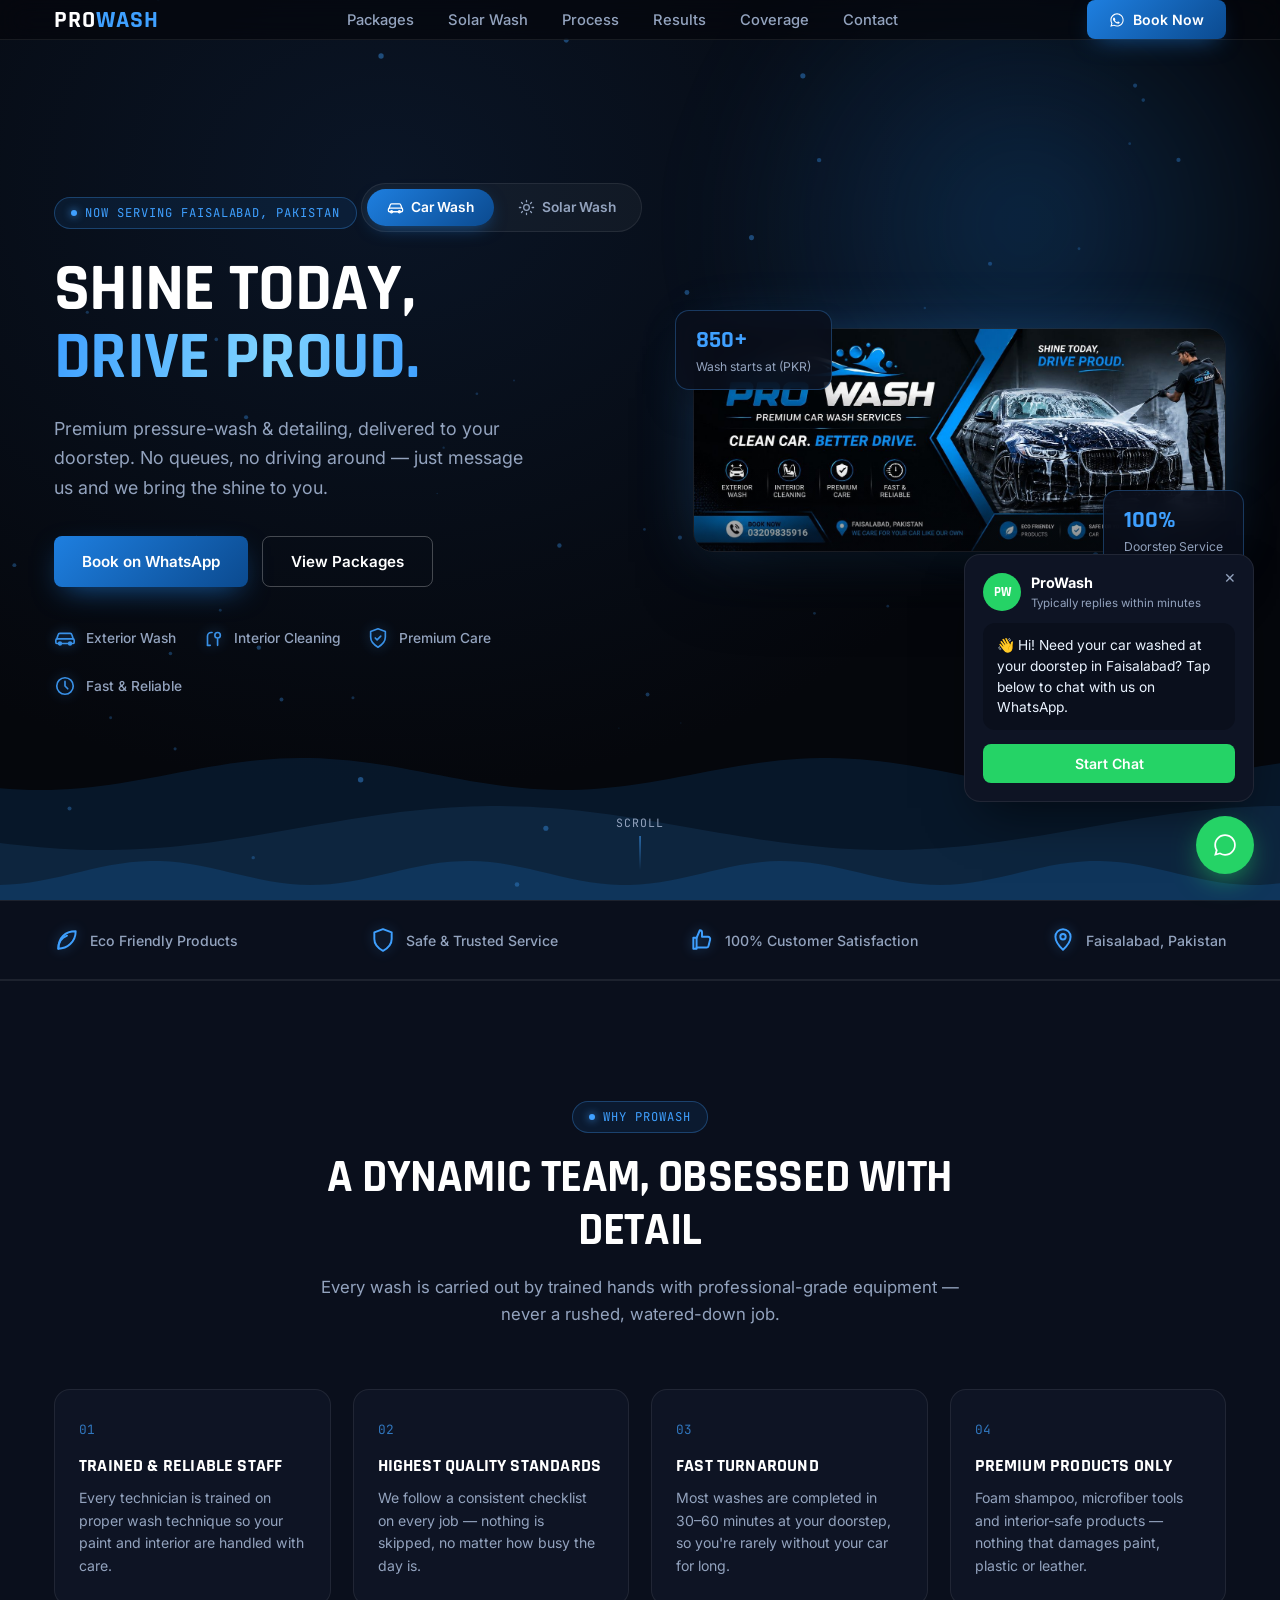
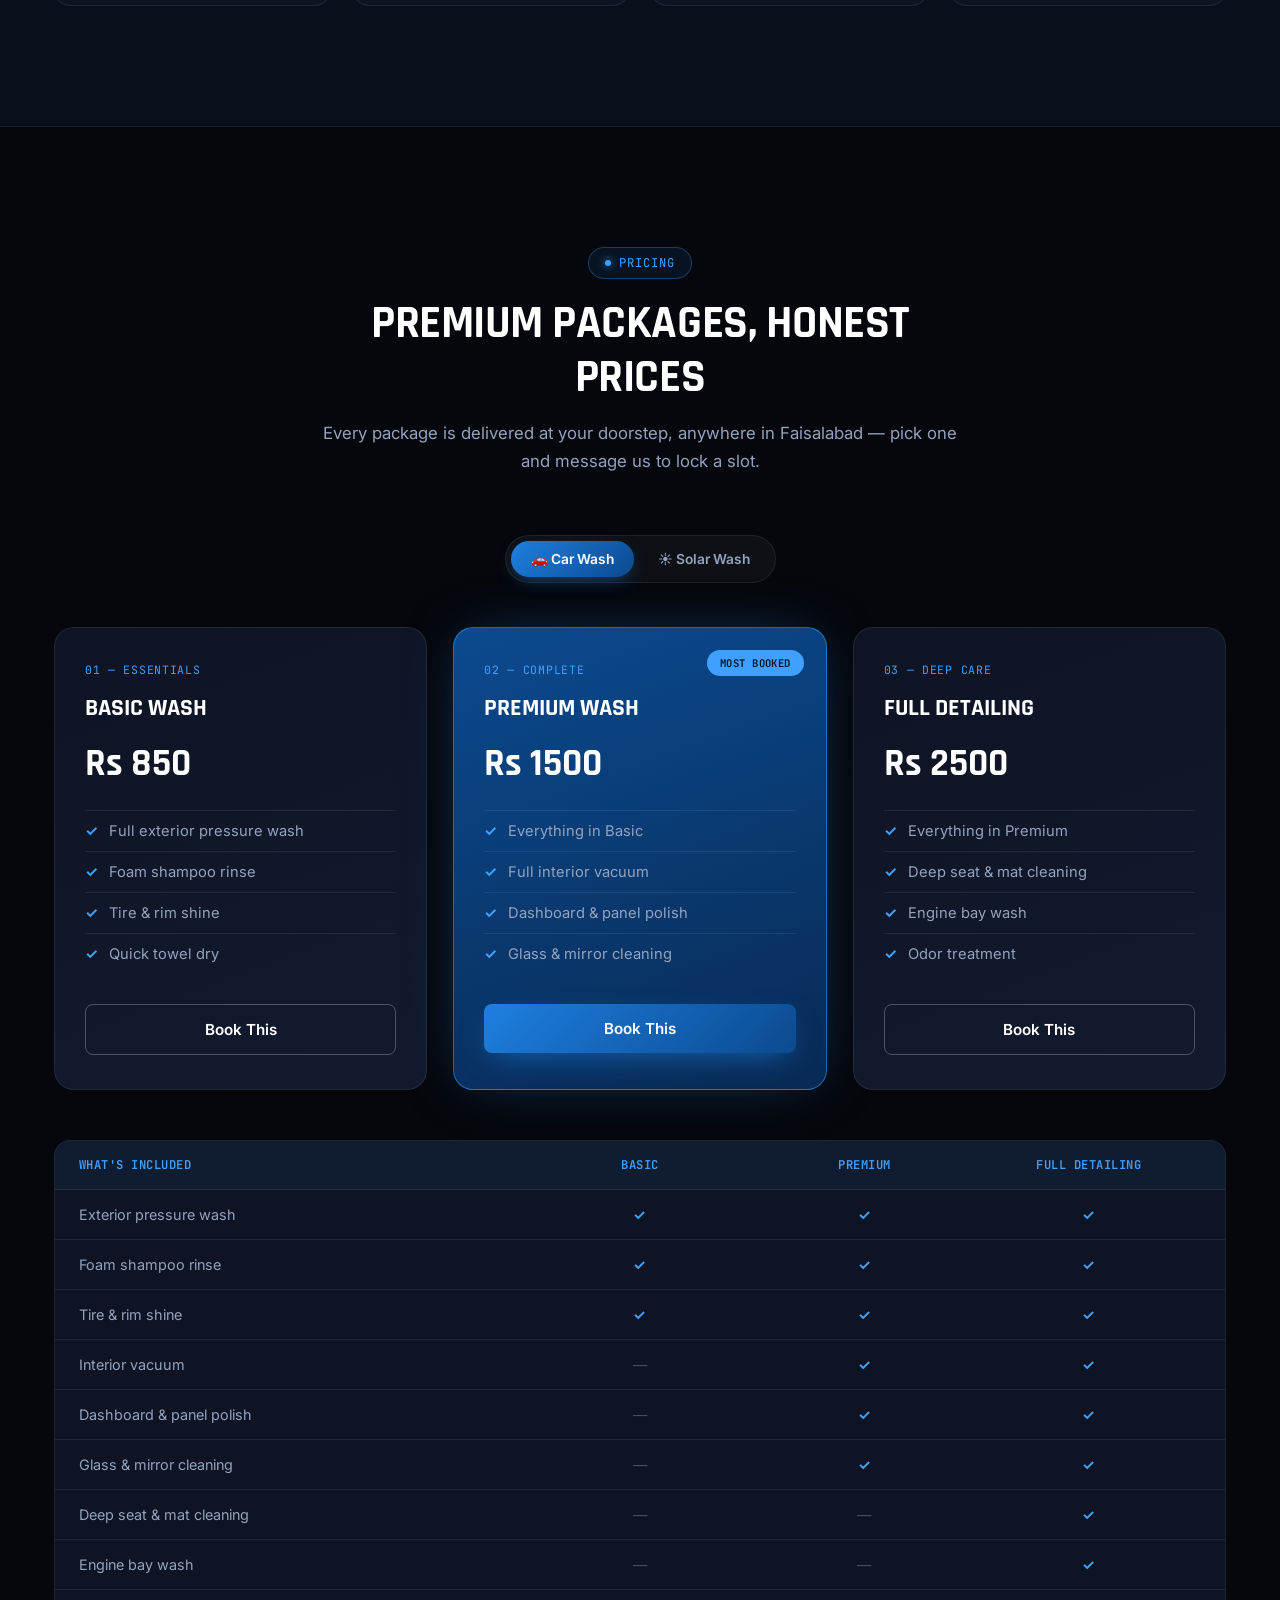
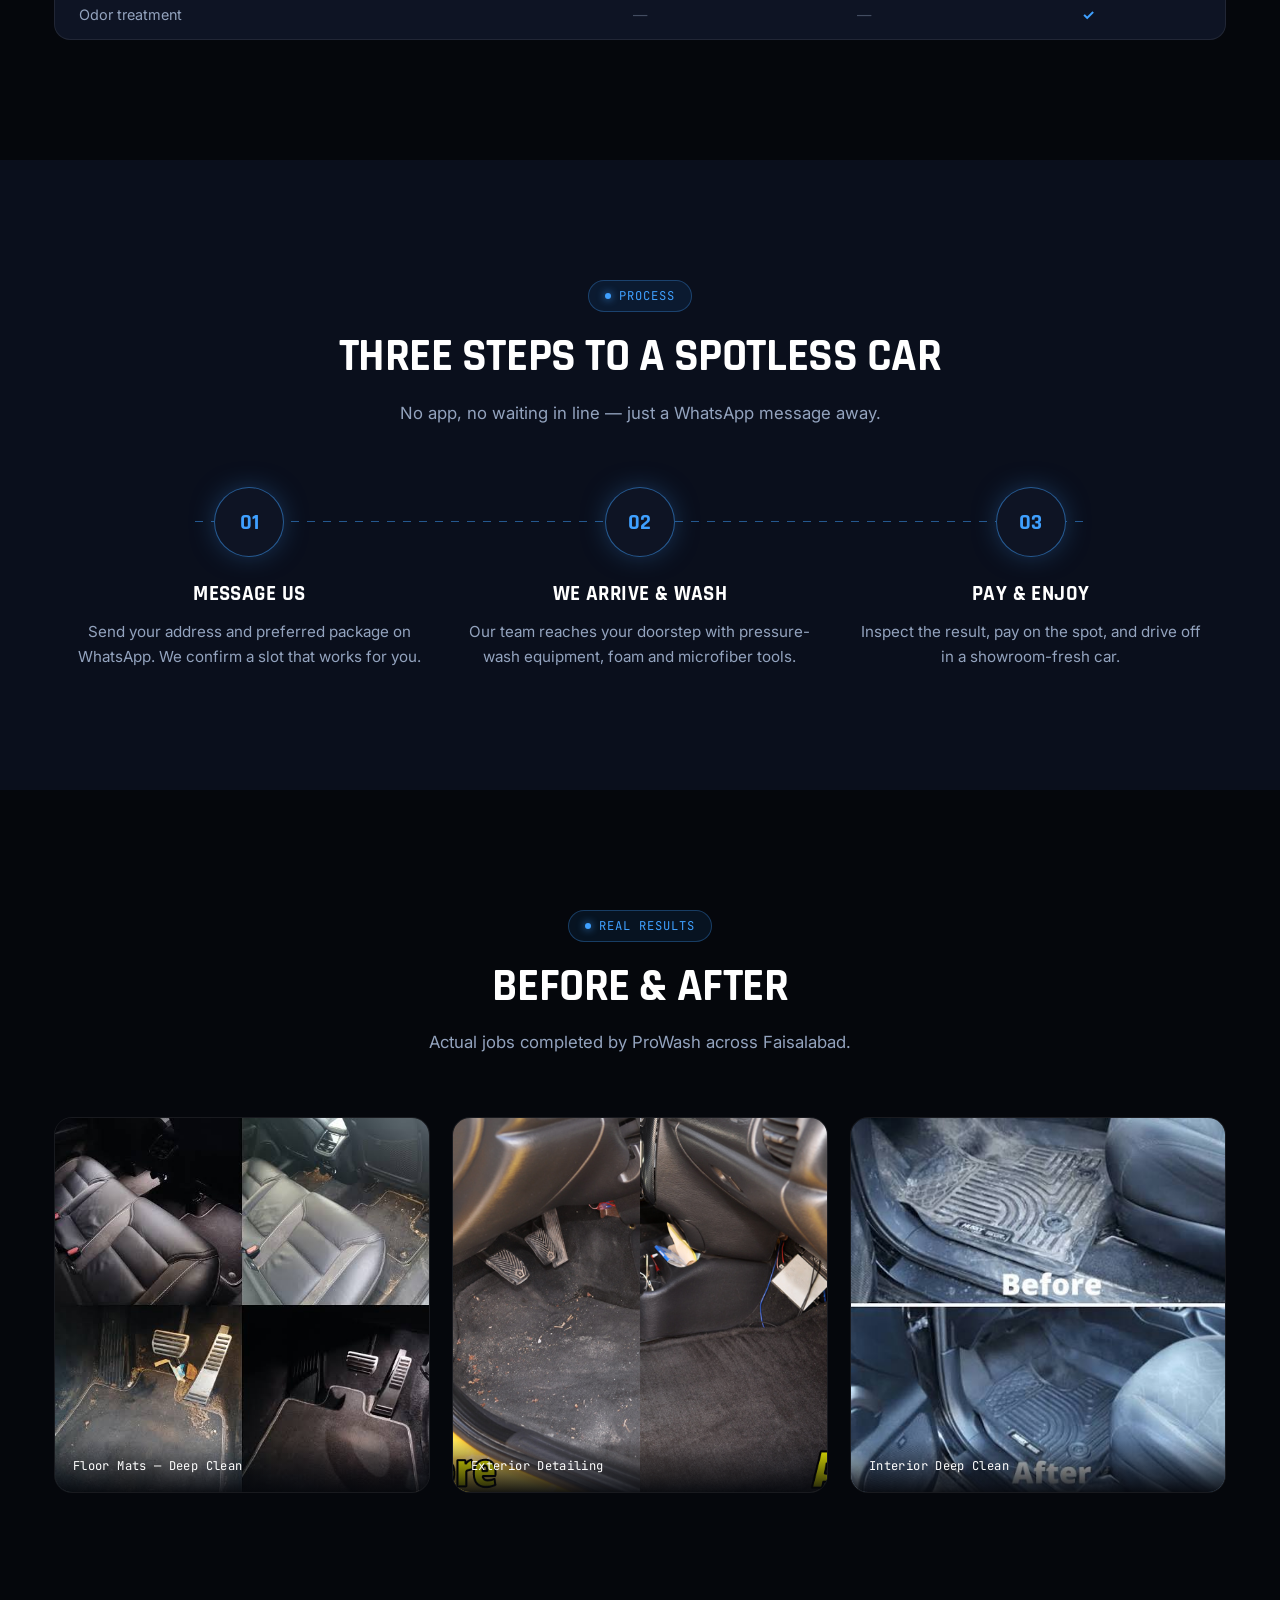
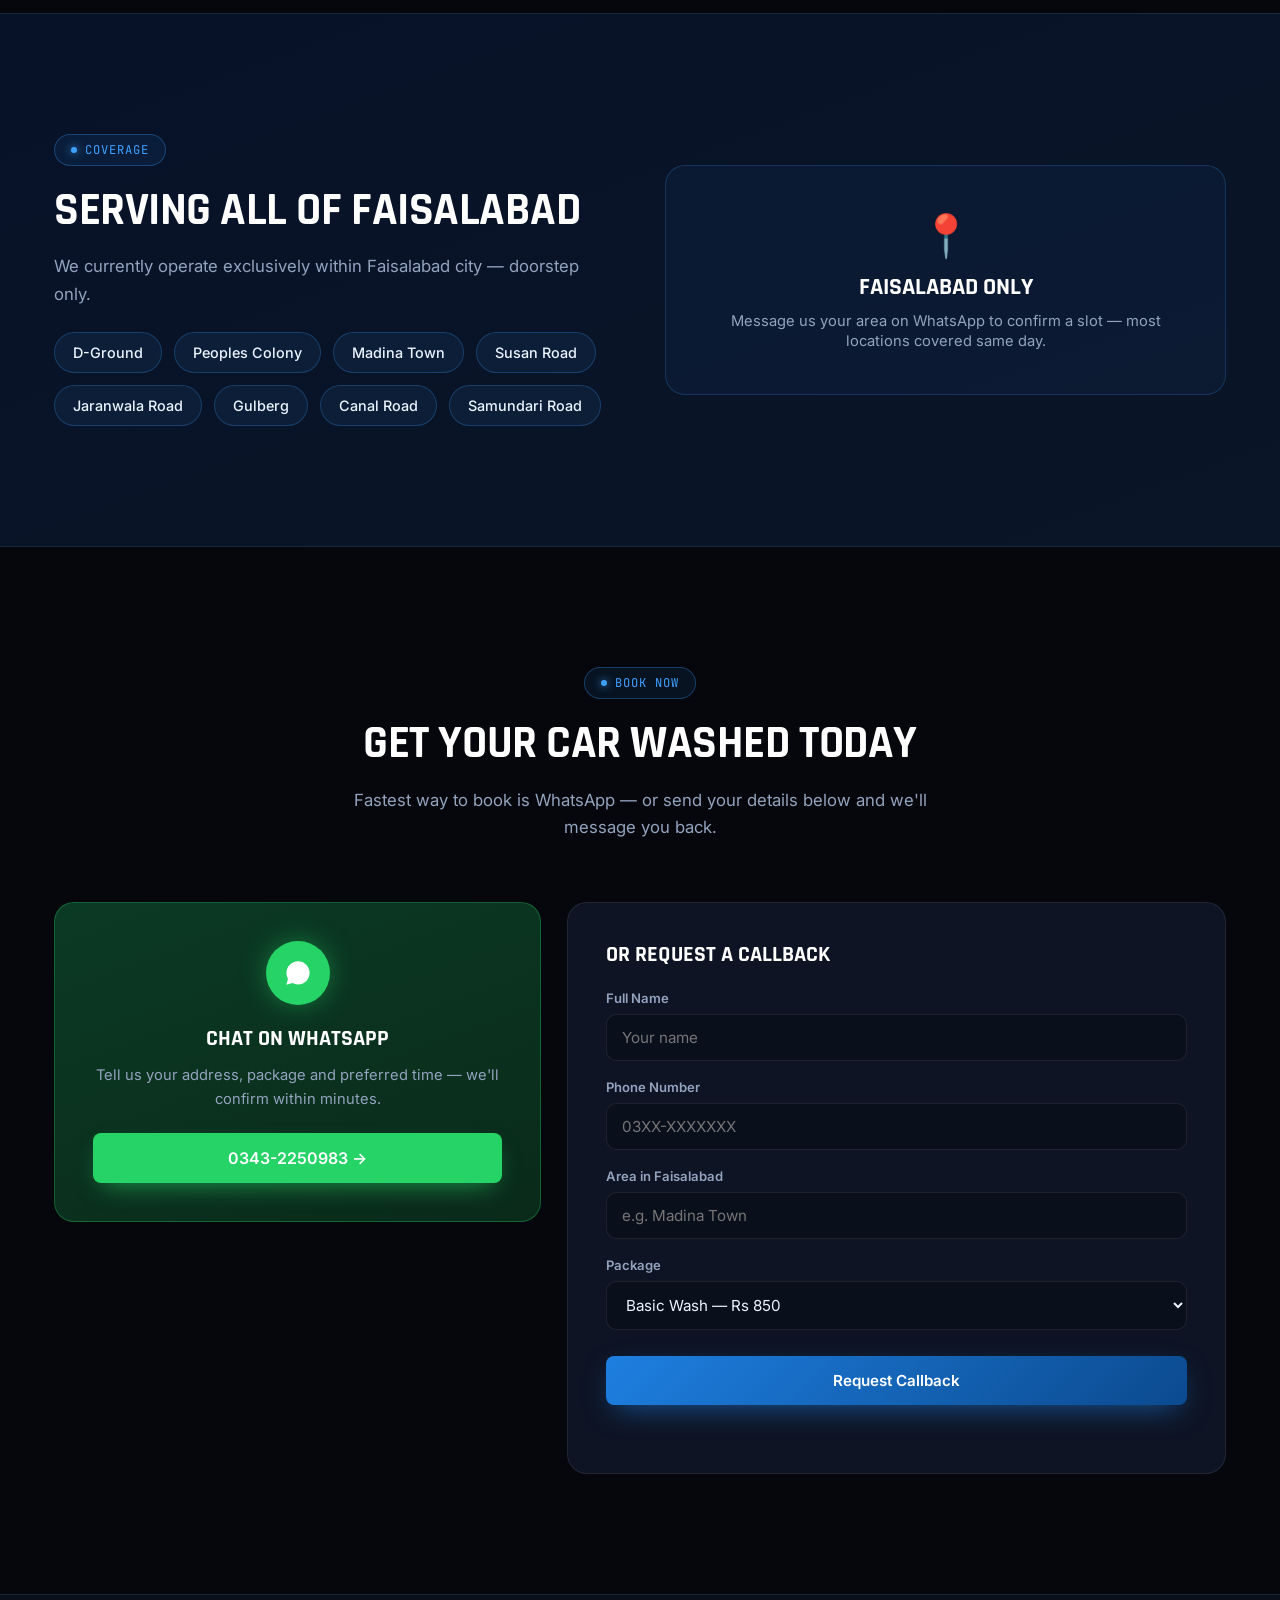
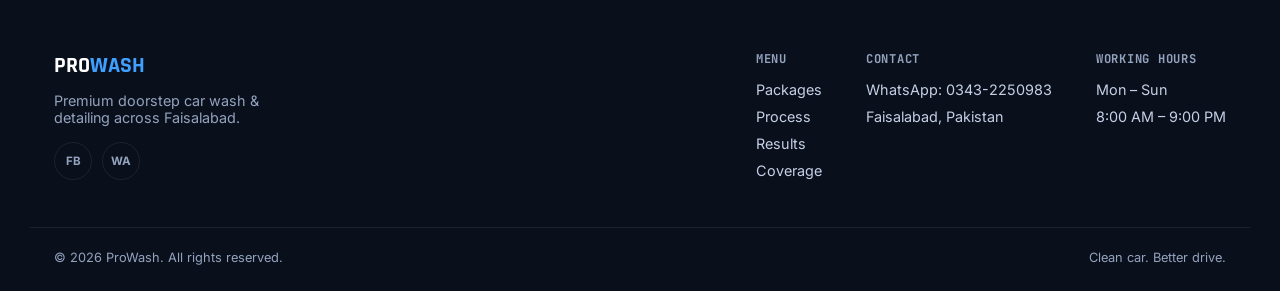
==== index.html @ 329c8665 "Add files via upload" ====
<!DOCTYPE html>
<html lang="en">
<head>
<meta charset="UTF-8">
<meta name="viewport" content="width=device-width, initial-scale=1.0">
<title>ProWash — Premium Doorstep Car Wash | Faisalabad</title>
<meta name="description" content="ProWash brings premium car wash & detailing to your doorstep anywhere in Faisalabad. Exterior wash, interior detailing, full valeting — book on WhatsApp.">
<link rel="icon" href="assets/images/favicon.png">
<link rel="preconnect" href="https://fonts.googleapis.com">
<link rel="preconnect" href="https://fonts.gstatic.com" crossorigin>
<link href="https://fonts.googleapis.com/css2?family=Rajdhani:wght@500;600;700&family=Inter:wght@400;500;600;700&family=JetBrains+Mono:wght@400;500;600&display=swap" rel="stylesheet">
<link rel="preload" as="image" href="assets/images/banner.jpg">
<link rel="stylesheet" href="css/style.css">
</head>
<body>

<div class="loader" id="loader"><div class="loader-car">PRO<span>WASH</span></div></div>

<header id="header">
  <nav class="wrap">
    <a href="#top" class="logo">PRO<span>WASH</span></a>
    <div class="nav-links">
      <a href="#services" data-goto-service="car">Packages</a>
      <a href="#services" data-goto-service="solar">Solar Wash</a>
      <a href="#how">Process</a>
      <a href="#gallery">Results</a>
      <a href="#area">Coverage</a>
      <a href="#book">Contact</a>
    </div>
    <a class="nav-cta" href="https://wa.me/923432250983?text=Hi%20ProWash%2C%20I%27d%20like%20to%20book%20a%20car%20wash" target="_blank" rel="noopener">
      <svg width="16" height="16" viewBox="0 0 24 24" fill="currentColor"><path d="M12.04 2c-5.46 0-9.91 4.45-9.91 9.91 0 1.75.46 3.45 1.32 4.95L2 22l5.25-1.38a9.9 9.9 0 0 0 4.79 1.22h.01c5.46 0 9.9-4.45 9.9-9.91 0-2.65-1.03-5.14-2.9-7.01A9.82 9.82 0 0 0 12.04 2m0 1.67c2.24 0 4.35.87 5.93 2.46a8.23 8.23 0 0 1 2.43 5.87c0 4.59-3.74 8.32-8.35 8.32a8.3 8.3 0 0 1-4.23-1.15l-.3-.18-3.12.82.83-3.04-.2-.31a8.23 8.23 0 0 1-1.28-4.43c0-4.59 3.74-8.36 8.29-8.36m-4.6 4.76c-.16 0-.42.06-.64.31-.22.24-.85.83-.85 2.02s.87 2.34.99 2.5c.12.16 1.7 2.72 4.2 3.71 2.08.83 2.5.66 2.95.62.45-.04 1.46-.6 1.66-1.17.2-.58.2-1.08.14-1.18-.06-.1-.22-.16-.45-.28-.24-.12-1.4-.7-1.61-.78-.22-.08-.38-.12-.53.12-.16.24-.61.78-.75.94-.14.16-.27.18-.51.06-.24-.12-1.02-.38-1.94-1.2-.72-.64-1.2-1.44-1.35-1.68-.14-.24-.02-.37.1-.49.12-.12.24-.28.36-.42.12-.14.16-.24.24-.4.08-.16.04-.31-.02-.43-.06-.12-.53-1.3-.74-1.78-.19-.46-.39-.4-.53-.4h-.02"/></svg>
      Book Now
    </a>
    <button class="burger" id="burger" aria-label="Menu">☰</button>
  </nav>
  <div class="mobile-menu" id="mobileMenu">
    <a href="#services" data-goto-service="car">Packages</a>
    <a href="#services" data-goto-service="solar">Solar Wash</a>
    <a href="#how">Process</a>
    <a href="#gallery">Results</a>
    <a href="#area">Coverage</a>
    <a href="#book">Contact</a>
  </div>
</header>

<main id="top">

  <!-- HERO -->
  <section class="hero">
    <canvas id="hero-canvas"></canvas>
    <div class="hero-glow"></div>
    <div class="hero-inner wrap">
      <div class="hero-copy">
        <div class="eyebrow reveal"><span class="dot"></span> Now serving Faisalabad, Pakistan</div>

        <div class="service-switch reveal" role="tablist" aria-label="Choose a service">
          <button class="switch-btn active" data-service="car" role="tab" aria-selected="true">
            <svg width="17" height="17" viewBox="0 0 24 24" fill="none" stroke="currentColor" stroke-width="1.8" stroke-linecap="round" stroke-linejoin="round"><path d="M3 13l1.5-4.5A2 2 0 0 1 6.4 7h11.2a2 2 0 0 1 1.9 1.5L21 13"/><rect x="2" y="13" width="20" height="5" rx="1.5"/><circle cx="6.5" cy="18" r="1.5"/><circle cx="17.5" cy="18" r="1.5"/></svg>
            Car Wash
          </button>
          <button class="switch-btn" data-service="solar" role="tab" aria-selected="false">
            <svg width="17" height="17" viewBox="0 0 24 24" fill="none" stroke="currentColor" stroke-width="1.8" stroke-linecap="round" stroke-linejoin="round"><circle cx="12" cy="12" r="4"/><path d="M12 2v2M12 20v2M4.9 4.9l1.4 1.4M17.7 17.7l1.4 1.4M2 12h2M20 12h2M4.9 19.1l1.4-1.4M17.7 6.3l1.4-1.4"/></svg>
            Solar Wash
          </button>
        </div>

        <div class="service-panel active" data-service="car">
          <h1 class="reveal">Shine today,<br><span class="grad-text">drive proud.</span></h1>
          <p class="lead reveal">Premium pressure-wash &amp; detailing, delivered to your doorstep. No queues, no driving around — just message us and we bring the shine to you.</p>
          <div class="hero-ctas reveal">
            <a class="btn btn-primary" href="https://wa.me/923432250983?text=Hi%20ProWash%2C%20I%27d%20like%20to%20book%20a%20car%20wash" target="_blank" rel="noopener">Book on WhatsApp</a>
            <a class="btn btn-ghost" href="#services">View Packages</a>
          </div>
          <div class="hero-features reveal">
            <div class="hf"><img src="assets/images/icon-exterior.svg" alt="" width="22" height="22" loading="lazy"><span>Exterior Wash</span></div>
            <div class="hf"><img src="assets/images/icon-interior.svg" alt="" width="22" height="22" loading="lazy"><span>Interior Cleaning</span></div>
            <div class="hf"><img src="assets/images/icon-shield.svg" alt="" width="22" height="22" loading="lazy"><span>Premium Care</span></div>
            <div class="hf"><img src="assets/images/icon-fast.svg" alt="" width="22" height="22" loading="lazy"><span>Fast &amp; Reliable</span></div>
          </div>
        </div>

        <div class="service-panel" data-service="solar">
          <h1 class="reveal">Clean today,<br><span class="grad-text">more power tomorrow.</span></h1>
          <p class="lead reveal">Professional solar panel washing at your rooftop. Dust and grime quietly cut your panel output — regular cleaning keeps your system running at full efficiency.</p>
          <div class="hero-ctas reveal">
            <a class="btn btn-primary" href="https://wa.me/923432250983?text=Hi%20ProWash%2C%20I%27d%20like%20to%20book%20a%20Solar%20Panel%20Wash" target="_blank" rel="noopener">Book on WhatsApp</a>
            <a class="btn btn-ghost" href="#services">View Pricing</a>
          </div>
          <div class="hero-features reveal">
            <div class="hf"><img src="assets/images/icon-fast.svg" alt="" width="22" height="22" loading="lazy"><span>Improves Energy Output</span></div>
            <div class="hf"><img src="assets/images/icon-interior.svg" alt="" width="22" height="22" loading="lazy"><span>Saves Water &amp; Energy</span></div>
            <div class="hf"><img src="assets/images/icon-shield.svg" alt="" width="22" height="22" loading="lazy"><span>Extends Panel Life</span></div>
            <div class="hf"><img src="assets/images/icon-exterior.svg" alt="" width="22" height="22" loading="lazy"><span>Eco-Safe Cleaning</span></div>
          </div>
        </div>
      </div>

      <div class="hero-visual reveal">
        <div class="service-panel active" data-service="car">
          <div class="img-frame">
            <img src="assets/images/banner.jpg" alt="ProWash technician foam-washing a car in Faisalabad" width="1400" height="583" loading="eager" fetchpriority="high" class="fade-img">
          </div>
          <div class="float-card fc1">
            <b>850+</b><span>Wash starts at (PKR)</span>
          </div>
          <div class="float-card fc2">
            <b>100%</b><span>Doorstep Service</span>
          </div>
        </div>
        <div class="service-panel" data-service="solar">
          <div class="img-frame">
            <img src="assets/images/solar-hero.jpg" alt="ProWash technician cleaning solar panels in Faisalabad" width="614" height="640" loading="lazy" class="fade-img">
          </div>
          <div class="float-card fc1">
            <b>Rs 2000</b><span>Up to 10 panels</span>
          </div>
          <div class="float-card fc2">
            <b>☀️ Eco</b><span>Friendly Service</span>
          </div>
        </div>
      </div>
    </div>
    <div class="scroll-cue"><span>SCROLL</span><span class="line"></span></div>
  </section>

  <!-- TRUST STRIP -->
  <section class="trust-strip">
    <div class="wrap trust-grid">
      <div class="trust-item reveal"><img src="assets/images/icon-leaf.svg" alt="" width="26" height="26" loading="lazy"><span>Eco Friendly Products</span></div>
      <div class="trust-item reveal"><img src="assets/images/icon-shield2.svg" alt="" width="26" height="26" loading="lazy"><span>Safe &amp; Trusted Service</span></div>
      <div class="trust-item reveal"><img src="assets/images/icon-thumb.svg" alt="" width="26" height="26" loading="lazy"><span>100% Customer Satisfaction</span></div>
      <div class="trust-item reveal"><img src="assets/images/icon-pin.svg" alt="" width="26" height="26" loading="lazy"><span>Faisalabad, Pakistan</span></div>
    </div>
  </section>

  <!-- WHY CHOOSE US -->
  <section class="why">
    <div class="wrap">
      <div class="section-head reveal">
        <div class="eyebrow"><span class="dot"></span> Why ProWash</div>
        <h2>A dynamic team, obsessed with detail</h2>
        <p>Every wash is carried out by trained hands with professional-grade equipment — never a rushed, watered-down job.</p>
      </div>
      <div class="why-grid reveal">
        <div class="why-card reveal">
          <span class="why-num">01</span>
          <h3>Trained &amp; Reliable Staff</h3>
          <p>Every technician is trained on proper wash technique so your paint and interior are handled with care.</p>
        </div>
        <div class="why-card reveal">
          <span class="why-num">02</span>
          <h3>Highest Quality Standards</h3>
          <p>We follow a consistent checklist on every job — nothing is skipped, no matter how busy the day is.</p>
        </div>
        <div class="why-card reveal">
          <span class="why-num">03</span>
          <h3>Fast Turnaround</h3>
          <p>Most washes are completed in 30–60 minutes at your doorstep, so you're rarely without your car for long.</p>
        </div>
        <div class="why-card reveal">
          <span class="why-num">04</span>
          <h3>Premium Products Only</h3>
          <p>Foam shampoo, microfiber tools and interior-safe products — nothing that damages paint, plastic or leather.</p>
        </div>
      </div>
    </div>
  </section>

  <!-- SERVICES -->
  <section class="services" id="services">
    <div class="wrap">
      <div class="section-head reveal">
        <div class="eyebrow"><span class="dot"></span> Pricing</div>
        <h2>Premium packages, honest prices</h2>
        <p>Every package is delivered at your doorstep, anywhere in Faisalabad — pick one and message us to lock a slot.</p>
      </div>

      <div class="service-switch center reveal" role="tablist" aria-label="Choose a service">
        <button class="switch-btn active" data-service="car" role="tab" aria-selected="true">🚗 Car Wash</button>
        <button class="switch-btn" data-service="solar" role="tab" aria-selected="false">☀️ Solar Wash</button>
      </div>

      <div class="service-panel active" data-service="car">
        <div class="cards3 reveal">
          <div class="pcard reveal">
            <span class="ptag">01 — Essentials</span>
            <div class="pname">Basic Wash</div>
            <div class="price">Rs 850</div>
            <ul>
              <li>Full exterior pressure wash</li>
              <li>Foam shampoo rinse</li>
              <li>Tire &amp; rim shine</li>
              <li>Quick towel dry</li>
            </ul>
            <a class="btn btn-ghost" href="https://wa.me/923432250983?text=Hi%2C%20I%27d%20like%20to%20book%20the%20Basic%20Wash%20(Rs%20850)" target="_blank" rel="noopener">Book This</a>
          </div>
          <div class="pcard featured reveal">
            <span class="badge">Most Booked</span>
            <span class="ptag">02 — Complete</span>
            <div class="pname">Premium Wash</div>
            <div class="price">Rs 1500</div>
            <ul>
              <li>Everything in Basic</li>
              <li>Full interior vacuum</li>
              <li>Dashboard &amp; panel polish</li>
              <li>Glass &amp; mirror cleaning</li>
            </ul>
            <a class="btn btn-primary" href="https://wa.me/923432250983?text=Hi%2C%20I%27d%20like%20to%20book%20the%20Premium%20Wash%20(Rs%201500)" target="_blank" rel="noopener">Book This</a>
          </div>
          <div class="pcard reveal">
            <span class="ptag">03 — Deep Care</span>
            <div class="pname">Full Detailing</div>
            <div class="price">Rs 2500</div>
            <ul>
              <li>Everything in Premium</li>
              <li>Deep seat &amp; mat cleaning</li>
              <li>Engine bay wash</li>
              <li>Odor treatment</li>
            </ul>
            <a class="btn btn-ghost" href="https://wa.me/923432250983?text=Hi%2C%20I%27d%20like%20to%20book%20the%20Full%20Detailing%20(Rs%202500)" target="_blank" rel="noopener">Book This</a>
          </div>
        </div>

        <div class="service-table reveal">
          <div class="st-row st-head">
            <span>What's Included</span>
            <span>Basic</span>
            <span>Premium</span>
            <span>Full Detailing</span>
          </div>
          <div class="st-row"><span>Exterior pressure wash</span><span class="yes">✓</span><span class="yes">✓</span><span class="yes">✓</span></div>
          <div class="st-row"><span>Foam shampoo rinse</span><span class="yes">✓</span><span class="yes">✓</span><span class="yes">✓</span></div>
          <div class="st-row"><span>Tire &amp; rim shine</span><span class="yes">✓</span><span class="yes">✓</span><span class="yes">✓</span></div>
          <div class="st-row"><span>Interior vacuum</span><span class="no">—</span><span class="yes">✓</span><span class="yes">✓</span></div>
          <div class="st-row"><span>Dashboard &amp; panel polish</span><span class="no">—</span><span class="yes">✓</span><span class="yes">✓</span></div>
          <div class="st-row"><span>Glass &amp; mirror cleaning</span><span class="no">—</span><span class="yes">✓</span><span class="yes">✓</span></div>
          <div class="st-row"><span>Deep seat &amp; mat cleaning</span><span class="no">—</span><span class="no">—</span><span class="yes">✓</span></div>
          <div class="st-row"><span>Engine bay wash</span><span class="no">—</span><span class="no">—</span><span class="yes">✓</span></div>
          <div class="st-row"><span>Odor treatment</span><span class="no">—</span><span class="no">—</span><span class="yes">✓</span></div>
        </div>
      </div>

      <div class="service-panel" data-service="solar">
        <div class="solar-pricing reveal">
          <div class="solar-card">
            <span class="ptag">☀️ Solar Panel Wash</span>
            <div class="pname">Clean Energy, Clean Future</div>
            <div class="price">Rs 2000 <span class="price-note">up to 10 panels</span></div>
            <ul class="solar-includes">
              <li>Eco-friendly, energy-safe cleaning products</li>
              <li>Soft-brush wash — no scratches on glass</li>
              <li>Full rinse &amp; streak-free dry</li>
              <li>Visual check for dust build-up &amp; damage</li>
            </ul>
            <a class="btn btn-primary" href="https://wa.me/923432250983?text=Hi%20ProWash%2C%20I%27d%20like%20to%20book%20a%20Solar%20Panel%20Wash%20(Rs%202000)" target="_blank" rel="noopener">Book Solar Wash</a>
            <p class="solar-note">More than 10 panels? Message us on WhatsApp for a quick custom quote.</p>
          </div>
        </div>

        <div class="solar-benefits reveal">
          <div class="section-head" style="margin-bottom:36px;">
            <div class="eyebrow"><span class="dot"></span> Why Wash Your Panels</div>
            <h2 style="font-size:clamp(1.5rem,3vw,2rem);">Benefits of Solar Wash</h2>
          </div>
          <div class="why-grid reveal">
            <div class="why-card reveal">
              <svg class="sb-icon" width="30" height="30" viewBox="0 0 24 24" fill="none" stroke="#3FA0FF" stroke-width="1.8" stroke-linecap="round" stroke-linejoin="round"><path d="M13 2L4 14h6l-1 8 9-12h-6l1-8z"/></svg>
              <h3>Improves Energy Output</h3>
              <p>Clean panels produce more electricity — dust and grime can cut output significantly.</p>
            </div>
            <div class="why-card reveal">
              <svg class="sb-icon" width="30" height="30" viewBox="0 0 24 24" fill="none" stroke="#3FA0FF" stroke-width="1.8" stroke-linecap="round" stroke-linejoin="round"><path d="M12 2s7 8 7 13a7 7 0 1 1-14 0c0-5 7-13 7-13z"/></svg>
              <h3>Saves Water &amp; Energy</h3>
              <p>Better system performance means less waste and a smaller footprint overall.</p>
            </div>
            <div class="why-card reveal">
              <svg class="sb-icon" width="30" height="30" viewBox="0 0 24 24" fill="none" stroke="#3FA0FF" stroke-width="1.8" stroke-linecap="round" stroke-linejoin="round"><path d="M12 2l8 3v6c0 5-3.5 8.5-8 11-4.5-2.5-8-6-8-11V5l8-3z"/><path d="M9 12l2 2 4-4"/></svg>
              <h3>Extends Panel Lifespan</h3>
              <p>Regular cleaning protects your investment and keeps panels performing for longer.</p>
            </div>
            <div class="why-card reveal">
              <svg class="sb-icon" width="30" height="30" viewBox="0 0 24 24" fill="none" stroke="#3FA0FF" stroke-width="1.8" stroke-linecap="round" stroke-linejoin="round"><path d="M3 17l6-6 4 4 8-8"/><path d="M15 7h6v6"/></svg>
              <h3>Maximize Your Return</h3>
              <p>More efficiency means more savings on your electricity bill, month after month.</p>
            </div>
          </div>
        </div>
      </div>
    </div>
  </section>

  <!-- HOW -->
  <section class="how" id="how">
    <div class="wrap">
      <div class="section-head reveal">
        <div class="eyebrow"><span class="dot"></span> Process</div>
        <h2>Three steps to a spotless car</h2>
        <p>No app, no waiting in line — just a WhatsApp message away.</p>
      </div>
      <div class="steps reveal">
        <div class="step reveal">
          <div class="num">01</div>
          <h3>Message Us</h3>
          <p>Send your address and preferred package on WhatsApp. We confirm a slot that works for you.</p>
        </div>
        <div class="step reveal">
          <div class="num">02</div>
          <h3>We Arrive &amp; Wash</h3>
          <p>Our team reaches your doorstep with pressure-wash equipment, foam and microfiber tools.</p>
        </div>
        <div class="step reveal">
          <div class="num">03</div>
          <h3>Pay &amp; Enjoy</h3>
          <p>Inspect the result, pay on the spot, and drive off in a showroom-fresh car.</p>
        </div>
      </div>
    </div>
  </section>

  <!-- GALLERY -->
  <section class="gallery" id="gallery">
    <div class="wrap">
      <div class="section-head reveal">
        <div class="eyebrow"><span class="dot"></span> Real Results</div>
        <h2>Before &amp; after</h2>
        <p>Actual jobs completed by ProWash across Faisalabad.</p>
      </div>
      <div class="gal-grid reveal">
        <div class="gal-item reveal">
          <img src="assets/images/images__2_.jpg" alt="Car floor mats before and after cleaning" width="554" height="554" loading="lazy" class="fade-img">
          <div class="gcap">Floor Mats — Deep Clean</div>
        </div>
        <div class="gal-item reveal">
          <img src="assets/images/auto-cleaning-before-after.jpg" alt="Car boot and tail light before and after detailing" width="800" height="531" loading="lazy" class="fade-img">
          <div class="gcap">Exterior Detailing</div>
        </div>
        <div class="gal-item reveal">
          <img src="assets/images/images__3_.jpg" alt="Car foot well before and after cleaning" width="447" height="447" loading="lazy" class="fade-img">
          <div class="gcap">Interior Deep Clean</div>
        </div>
      </div>
    </div>
  </section>

  <!-- AREA -->
  <section class="area" id="area">
    <div class="wrap area-grid">
      <div>
        <div class="section-head reveal" style="text-align:left;margin:0 0 24px;">
          <div class="eyebrow"><span class="dot"></span> Coverage</div>
          <h2>Serving all of Faisalabad</h2>
          <p>We currently operate exclusively within Faisalabad city — doorstep only.</p>
        </div>
        <div class="area-list reveal">
          <span class="area-chip">D-Ground</span>
          <span class="area-chip">Peoples Colony</span>
          <span class="area-chip">Madina Town</span>
          <span class="area-chip">Susan Road</span>
          <span class="area-chip">Jaranwala Road</span>
          <span class="area-chip">Gulberg</span>
          <span class="area-chip">Canal Road</span>
          <span class="area-chip">Samundari Road</span>
        </div>
      </div>
      <div class="area-visual reveal">
        <div class="pin">📍</div>
        <b>Faisalabad Only</b>
        <span>Message us your area on WhatsApp to confirm a slot — most locations covered same day.</span>
      </div>
    </div>
  </section>

  <!-- BOOKING -->
  <section class="booking" id="book">
    <div class="wrap">
      <div class="section-head reveal">
        <div class="eyebrow"><span class="dot"></span> Book Now</div>
        <h2>Get your car washed today</h2>
        <p>Fastest way to book is WhatsApp — or send your details below and we'll message you back.</p>
      </div>
      <div class="book-grid">
        <div class="wa-card reveal">
          <div class="icon">
            <svg width="28" height="28" viewBox="0 0 24 24" fill="currentColor"><path d="M12.04 2c-5.46 0-9.91 4.45-9.91 9.91 0 1.75.46 3.45 1.32 4.95L2 22l5.25-1.38a9.9 9.9 0 0 0 4.79 1.22h.01c5.46 0 9.9-4.45 9.9-9.91 0-2.65-1.03-5.14-2.9-7.01A9.82 9.82 0 0 0 12.04 2"/></svg>
          </div>
          <h3>Chat on WhatsApp</h3>
          <p>Tell us your address, package and preferred time — we'll confirm within minutes.</p>
          <a class="wa-btn" href="https://wa.me/923432250983?text=Hi%20ProWash%2C%20I%27d%20like%20to%20book%20a%20car%20wash" target="_blank" rel="noopener">0343-2250983 →</a>
        </div>
        <div class="form-card reveal">
          <h3>Or request a callback</h3>
          <form action="https://formspree.io/f/mqerlodj" method="POST" id="bookForm">
            <input type="hidden" name="_next" value="thankyou.html">
            <div class="form-row">
              <label>Full Name</label>
              <input type="text" name="name" placeholder="Your name" required>
            </div>
            <div class="form-row">
              <label>Phone Number</label>
              <input type="tel" name="phone" placeholder="03XX-XXXXXXX" required>
            </div>
            <div class="form-row">
              <label>Area in Faisalabad</label>
              <input type="text" name="area" placeholder="e.g. Madina Town" required>
            </div>
            <div class="form-row">
              <label>Package</label>
              <select name="package">
                <option>Basic Wash — Rs 850</option>
                <option>Premium Wash — Rs 1500</option>
                <option>Full Detailing — Rs 2500</option>
              </select>
            </div>
            <button class="btn btn-primary" type="submit">Request Callback</button>
            <p class="form-status" id="formStatus"></p>
          </form>
        </div>
      </div>
    </div>
  </section>

</main>

<footer>
  <div class="wrap foot-grid">
    <div>
      <div class="foot-logo">PRO<span>WASH</span></div>
      <p>Premium doorstep car wash &amp; detailing across Faisalabad.</p>
      <div class="foot-social">
        <a href="https://www.facebook.com/prowashservice" aria-label="Facebook" target="_blank" rel="noopener">FB</a>
        <a href="https://wa.me/923432250983" aria-label="WhatsApp" target="_blank" rel="noopener">WA</a>
      </div>
    </div>
    <div class="foot-links">
      <div class="foot-col">
        <h4>Menu</h4>
        <a href="#services">Packages</a>
        <a href="#how">Process</a>
        <a href="#gallery">Results</a>
        <a href="#area">Coverage</a>
      </div>
      <div class="foot-col">
        <h4>Contact</h4>
        <a href="https://wa.me/923432250983" target="_blank" rel="noopener">WhatsApp: 0343-2250983</a>
        <p>Faisalabad, Pakistan</p>
      </div>
      <div class="foot-col">
        <h4>Working Hours</h4>
        <p>Mon – Sun</p>
        <p>8:00 AM – 9:00 PM</p>
      </div>
    </div>
  </div>
  <div class="wrap foot-bottom">
    <span>© 2026 ProWash. All rights reserved.</span>
    <span>Clean car. Better drive.</span>
  </div>
</footer>

<!-- MOBILE STICKY CTA -->
<div class="mobile-cta-bar" id="mobileCtaBar">
  <a class="mcb-btn mcb-call" href="tel:+923432250983">
    <svg width="18" height="18" viewBox="0 0 24 24" fill="none" stroke="currentColor" stroke-width="2" stroke-linecap="round" stroke-linejoin="round"><path d="M22 16.92v3a2 2 0 0 1-2.18 2 19.79 19.79 0 0 1-8.63-3.07 19.5 19.5 0 0 1-6-6 19.79 19.79 0 0 1-3.07-8.67A2 2 0 0 1 4.11 2h3a2 2 0 0 1 2 1.72c.127.96.362 1.903.7 2.81a2 2 0 0 1-.45 2.11L8.09 9.91a16 16 0 0 0 6 6l1.27-1.27a2 2 0 0 1 2.11-.45c.907.338 1.85.573 2.81.7A2 2 0 0 1 22 16.92z"/></svg>
    Call
  </a>
  <a class="mcb-btn mcb-wa" href="https://wa.me/923432250983?text=Hi%20ProWash%2C%20I%27d%20like%20to%20book%20a%20service" target="_blank" rel="noopener">
    <svg width="18" height="18" viewBox="0 0 24 24" fill="currentColor"><path d="M12.04 2c-5.46 0-9.91 4.45-9.91 9.91 0 1.75.46 3.45 1.32 4.95L2 22l5.25-1.38a9.9 9.9 0 0 0 4.79 1.22h.01c5.46 0 9.9-4.45 9.9-9.91 0-2.65-1.03-5.14-2.9-7.01A9.82 9.82 0 0 0 12.04 2"/></svg>
    WhatsApp Booking
  </a>
</div>

<div class="wa-widget" id="waWidget">
  <div class="wa-bubble" id="waBubble">
    <button class="wa-bubble-close" id="waBubbleClose" aria-label="Close">✕</button>
    <div class="wa-bubble-head">
      <div class="wa-avatar">PW</div>
      <div>
        <b>ProWash</b>
        <span>Typically replies within minutes</span>
      </div>
    </div>
    <div class="wa-bubble-msg">
      👋 Hi! Need your car washed at your doorstep in Faisalabad? Tap below to chat with us on WhatsApp.
    </div>
    <a class="wa-bubble-btn" href="https://wa.me/923432250983?text=Hi%20ProWash%2C%20I%27d%20like%20to%20book%20a%20car%20wash" target="_blank" rel="noopener">Start Chat</a>
  </div>
  <a class="wa-float" href="https://wa.me/923432250983?text=Hi%20ProWash%2C%20I%27d%20like%20to%20book%20a%20car%20wash" target="_blank" rel="noopener" aria-label="Chat on WhatsApp">
    <svg width="26" height="26" viewBox="0 0 24 24" fill="currentColor"><path d="M12.04 2c-5.46 0-9.91 4.45-9.91 9.91 0 1.75.46 3.45 1.32 4.95L2 22l5.25-1.38a9.9 9.9 0 0 0 4.79 1.22h.01c5.46 0 9.9-4.45 9.9-9.91 0-2.65-1.03-5.14-2.9-7.01A9.82 9.82 0 0 0 12.04 2m0 1.67c2.24 0 4.35.87 5.93 2.46a8.23 8.23 0 0 1 2.43 5.87c0 4.59-3.74 8.32-8.35 8.32a8.3 8.3 0 0 1-4.23-1.15l-.3-.18-3.12.82.83-3.04-.2-.31a8.23 8.23 0 0 1-1.28-4.43c0-4.59 3.74-8.36 8.29-8.36"/></svg>
  </a>
</div>

<!-- LIGHTBOX -->
<div class="lightbox" id="lightbox">
  <button class="lightbox-close" id="lightboxClose" aria-label="Close image">✕</button>
  <img src="" alt="" id="lightboxImg">
</div>

<script src="js/main.js" defer></script>
</body>
</html>
---- css/style.css ----
/* ==========================================================
   ProWash — Premium theme
   ========================================================== */
:root{
  --bg: #05070C;
  --bg-soft: #0A0F1C;
  --panel: #0E1424;
  --panel-2: #121A2E;
  --blue: #1E7FE0;
  --blue-bright: #3FA0FF;
  --blue-deep: #0B4A8F;
  --ice: #EAF3FF;
  --white: #FFFFFF;
  --muted: #93A3BE;
  --line: rgba(255,255,255,0.08);
  --font-display: 'Rajdhani', sans-serif;
  --font-body: 'Inter', sans-serif;
  --font-mono: 'JetBrains Mono', monospace;
  --shadow-glow: 0 0 60px -10px rgba(63,160,255,0.35);
}
*{margin:0;padding:0;box-sizing:border-box;}
html{scroll-behavior:smooth;}
body{
  font-family:var(--font-body);
  background:var(--bg);
  color:var(--ice);
  overflow-x:hidden;
  -webkit-font-smoothing:antialiased;
}
img{max-width:100%;display:block;}
a{text-decoration:none;color:inherit;}
.wrap{max-width:1220px;margin:0 auto;padding:0 24px;}
::selection{background:var(--blue);color:#fff;}

/* image fade-in on load */
.fade-img{opacity:0;transition:opacity .6s ease;}
.fade-img.loaded{opacity:1;}

/* ---------- LOADER ---------- */
.loader{
  position:fixed;inset:0;background:var(--bg);z-index:9999;
  display:flex;align-items:center;justify-content:center;
  transition:opacity .5s ease, visibility .5s ease;
}
.loader.hide{opacity:0;visibility:hidden;}
.loader-car{
  font-family:var(--font-display);font-weight:700;font-size:2rem;letter-spacing:0.08em;
  color:#fff;position:relative;
}
.loader-car span{color:var(--blue-bright);}
.loader-car::after{
  content:'';position:absolute;left:0;bottom:-10px;height:2px;width:100%;
  background:var(--blue-bright);
  animation:loadbar 1.1s ease-in-out infinite;
  box-shadow:0 0 12px var(--blue-bright);
}
@keyframes loadbar{
  0%{transform:scaleX(0);transform-origin:left;}
  50%{transform:scaleX(1);transform-origin:left;}
  51%{transform-origin:right;}
  100%{transform:scaleX(0);transform-origin:right;}
}

/* ---------- HEADER ---------- */
header{
  position:fixed;top:0;left:0;right:0;z-index:100;
  background:rgba(5,7,12,0.7);
  backdrop-filter:blur(14px);
  border-bottom:1px solid var(--line);
  transition:background .3s ease, border-color .3s ease;
}
header.scrolled{background:rgba(5,7,12,0.92);}
nav{
  display:flex;align-items:center;justify-content:space-between;
  padding:18px 24px;max-width:1220px;margin:0 auto;
}
.logo{
  font-family:var(--font-display);font-weight:700;font-size:1.5rem;letter-spacing:0.04em;
  color:#fff;
}
.logo span{color:var(--blue-bright);}
.nav-links{display:flex;gap:34px;font-weight:500;font-size:0.92rem;color:var(--muted);}
.nav-links a{position:relative;transition:color .2s ease;}
.nav-links a::after{
  content:'';position:absolute;bottom:-6px;left:0;width:0;height:1px;background:var(--blue-bright);
  transition:width .25s ease;
}
.nav-links a:hover{color:#fff;}
.nav-links a:hover::after{width:100%;}
.nav-cta{
  background:linear-gradient(135deg,var(--blue),var(--blue-deep));color:#fff;padding:11px 22px;border-radius:8px;
  font-weight:600;font-size:0.88rem;display:flex;align-items:center;gap:8px;
  box-shadow:0 8px 24px -10px rgba(30,127,224,0.7);transition:transform .2s ease, box-shadow .2s ease;
}
.nav-cta:hover{transform:translateY(-2px);box-shadow:0 12px 30px -8px rgba(30,127,224,0.9);}
.burger{display:none;font-size:1.5rem;color:#fff;background:none;border:none;cursor:pointer;}
.mobile-menu{
  display:none;flex-direction:column;background:var(--bg-soft);border-top:1px solid var(--line);
  padding:16px 24px;gap:16px;
}
.mobile-menu.open{display:flex;}
.mobile-menu a{color:var(--muted);font-weight:500;font-size:0.95rem;}

/* ---------- HERO ---------- */
.hero{
  position:relative;min-height:100vh;display:flex;align-items:center;
  padding-top:100px;overflow:hidden;
  background:radial-gradient(ellipse at 30% 20%, #0A1526 0%, var(--bg) 60%);
}
#hero-canvas{position:absolute;inset:0;width:100%;height:100%;z-index:0;opacity:0.85;}
.hero-glow{
  position:absolute;top:-10%;right:-10%;width:60%;height:70%;
  background:radial-gradient(circle, rgba(30,127,224,0.25), transparent 65%);
  filter:blur(40px);z-index:0;pointer-events:none;
}
.hero-inner{
  position:relative;z-index:2;display:grid;grid-template-columns:1.05fr 0.95fr;gap:50px;align-items:center;width:100%;
}
.eyebrow{
  font-family:var(--font-mono);font-size:0.76rem;letter-spacing:0.08em;text-transform:uppercase;
  color:var(--blue-bright);background:rgba(30,127,224,0.1);border:1px solid rgba(63,160,255,0.3);
  display:inline-flex;align-items:center;gap:8px;padding:7px 16px;border-radius:100px;margin-bottom:22px;
}
.eyebrow .dot{width:6px;height:6px;border-radius:50%;background:var(--blue-bright);box-shadow:0 0 8px var(--blue-bright);animation:pulse 2s infinite;}
@keyframes pulse{
  0%{box-shadow:0 0 0 0 rgba(63,160,255,0.6);}
  70%{box-shadow:0 0 0 10px rgba(63,160,255,0);}
  100%{box-shadow:0 0 0 0 rgba(63,160,255,0);}
}
h1{
  font-family:var(--font-display);font-weight:700;font-size:clamp(2.6rem,5.2vw,4.4rem);
  line-height:1.02;letter-spacing:-0.01em;color:#fff;margin-bottom:22px;text-transform:uppercase;
}
.grad-text{
  background:linear-gradient(100deg, var(--blue-bright), #7FD4FF 60%, var(--blue-bright));
  -webkit-background-clip:text;background-clip:text;color:transparent;
}
.lead{
  font-size:1.12rem;color:var(--muted);max-width:490px;line-height:1.65;margin-bottom:34px;
}
.hero-ctas{display:flex;gap:14px;flex-wrap:wrap;margin-bottom:40px;}
.btn{
  padding:15px 28px;border-radius:8px;font-weight:600;font-size:0.95rem;
  display:inline-flex;align-items:center;gap:8px;transition:all .2s ease;cursor:pointer;border:none;
  font-family:var(--font-body);
}
.btn-primary{
  background:linear-gradient(135deg,var(--blue),var(--blue-deep));color:#fff;
  box-shadow:0 10px 30px -10px rgba(30,127,224,0.7);
}
.btn-primary:hover{transform:translateY(-3px);box-shadow:0 16px 36px -8px rgba(30,127,224,0.9);}
.btn-ghost{background:transparent;color:#fff;border:1.5px solid rgba(255,255,255,0.25);}
.btn-ghost:hover{border-color:var(--blue-bright);background:rgba(63,160,255,0.08);transform:translateY(-3px);}
.hero-features{display:flex;flex-wrap:wrap;gap:26px;}
.hf{display:flex;align-items:center;gap:10px;font-size:0.86rem;color:var(--muted);font-weight:500;}
.hf img{opacity:0.9;filter:drop-shadow(0 0 6px rgba(63,160,255,0.5));}

.hero-visual{position:relative;z-index:2;}
.img-frame{
  border-radius:20px;overflow:hidden;border:1px solid var(--line);
  box-shadow:0 40px 80px -30px rgba(0,0,0,0.7), var(--shadow-glow);
  position:relative;
}
.img-frame::after{
  content:'';position:absolute;inset:0;
  background:linear-gradient(180deg, transparent 60%, rgba(5,7,12,0.5));
  pointer-events:none;
}
.img-frame img{width:100%;height:auto;object-fit:cover;}
.float-card{
  position:absolute;background:rgba(10,15,28,0.85);backdrop-filter:blur(12px);
  border:1px solid rgba(63,160,255,0.3);border-radius:14px;padding:14px 20px;
  box-shadow:0 20px 40px -16px rgba(0,0,0,0.6);
}
.float-card b{font-family:var(--font-display);font-size:1.5rem;color:var(--blue-bright);display:block;}
.float-card span{font-size:0.76rem;color:var(--muted);}
.fc1{top:-18px;left:-18px;}
.fc2{bottom:-18px;right:-18px;}

.scroll-cue{
  position:absolute;bottom:30px;left:50%;transform:translateX(-50%);z-index:2;
  display:flex;flex-direction:column;align-items:center;gap:6px;color:var(--muted);font-size:0.72rem;
  font-family:var(--font-mono);letter-spacing:0.1em;
}
.scroll-cue .line{width:1px;height:34px;background:linear-gradient(var(--blue-bright),transparent);animation:dropdown 1.8s infinite;}
@keyframes dropdown{
  0%{transform:scaleY(0);transform-origin:top;}
  50%{transform:scaleY(1);transform-origin:top;}
  51%{transform-origin:bottom;}
  100%{transform:scaleY(0);transform-origin:bottom;}
}

/* ---------- TRUST STRIP ---------- */
.trust-strip{background:var(--bg-soft);border-top:1px solid var(--line);border-bottom:1px solid var(--line);padding:26px 0;}
.trust-grid{display:flex;justify-content:space-between;flex-wrap:wrap;gap:20px;}
.trust-item{display:flex;align-items:center;gap:10px;font-size:0.88rem;color:var(--muted);font-weight:500;}
.trust-item img{filter:drop-shadow(0 0 6px rgba(63,160,255,0.4));}

/* ---------- SECTION SHARED ---------- */
section{padding:120px 0;position:relative;}
.section-head{max-width:640px;margin:0 auto 60px;text-align:center;}
.section-head .eyebrow{margin-bottom:18px;}
.section-head h2{
  font-family:var(--font-display);font-weight:700;font-size:clamp(2rem,3.8vw,2.9rem);
  color:#fff;letter-spacing:-0.01em;line-height:1.15;margin-bottom:16px;text-transform:uppercase;
}
.section-head p{color:var(--muted);font-size:1.05rem;line-height:1.65;}

/* ---------- WHY CHOOSE US ---------- */
.why{background:var(--bg-soft);border-top:1px solid var(--line);border-bottom:1px solid var(--line);}
.why-grid{display:grid;grid-template-columns:repeat(4,1fr);gap:22px;}
.why-card{
  background:var(--panel);border:1px solid var(--line);border-radius:16px;padding:28px 24px;
  transition:transform .3s ease, border-color .3s ease;
}
.why-card:hover{transform:translateY(-6px);border-color:rgba(63,160,255,0.35);}
.why-num{
  font-family:var(--font-mono);font-size:0.8rem;color:var(--blue-bright);
  display:inline-block;margin-bottom:16px;opacity:0.7;
}
.why-card h3{font-family:var(--font-display);font-size:1.15rem;color:#fff;margin-bottom:10px;text-transform:uppercase;letter-spacing:0.01em;}
.why-card p{color:var(--muted);font-size:0.88rem;line-height:1.6;}

/* ---------- SERVICE TABLE ---------- */
.service-table{
  margin-top:50px;border:1px solid var(--line);border-radius:16px;overflow:hidden;
  background:var(--panel);
}
.st-row{
  display:grid;grid-template-columns:2fr 1fr 1fr 1fr;align-items:center;
  padding:16px 24px;border-bottom:1px solid var(--line);font-size:0.9rem;color:var(--ice);
}
.st-row:last-child{border-bottom:none;}
.st-row span{text-align:center;}
.st-row span:first-child{text-align:left;color:var(--muted);}
.st-head{
  background:rgba(63,160,255,0.06);font-family:var(--font-mono);font-size:0.76rem;
  text-transform:uppercase;letter-spacing:0.04em;color:var(--blue-bright);font-weight:600;
}
.st-head span:first-child{color:var(--blue-bright);}
.st-row .yes{color:var(--blue-bright);font-weight:700;}
.st-row .no{color:rgba(147,163,190,0.4);}

/* ---------- SERVICES ---------- */
.cards3{display:grid;grid-template-columns:repeat(3,1fr);gap:26px;}
.pcard{
  border:1px solid var(--line);border-radius:20px;padding:34px 30px;
  background:linear-gradient(160deg, var(--panel), var(--panel-2));
  position:relative;overflow:hidden;transition:transform .3s ease, box-shadow .3s ease, border-color .3s ease;
}
.pcard:hover{transform:translateY(-8px);box-shadow:0 30px 60px -24px rgba(0,0,0,0.6);border-color:rgba(63,160,255,0.35);}
.pcard.featured{
  background:linear-gradient(160deg, var(--blue-deep) 0%, #082A54 100%);
  border-color:rgba(63,160,255,0.5);box-shadow:0 0 60px -18px rgba(30,127,224,0.5);
}
.pcard .ptag{
  font-family:var(--font-mono);font-size:0.72rem;text-transform:uppercase;letter-spacing:0.06em;
  color:var(--blue-bright);margin-bottom:16px;display:block;
}
.pcard .pname{font-family:var(--font-display);font-weight:700;font-size:1.5rem;margin-bottom:6px;color:#fff;text-transform:uppercase;}
.pcard .price{font-family:var(--font-display);font-size:2.4rem;font-weight:700;margin:16px 0 8px;color:#fff;}
.pcard ul{list-style:none;margin:22px 0 30px;}
.pcard li{
  padding:11px 0;border-top:1px solid var(--line);font-size:0.92rem;
  color:var(--muted);position:relative;padding-left:24px;
}
.pcard li::before{content:'✓';position:absolute;left:0;color:var(--blue-bright);font-weight:700;}
.pcard .btn{width:100%;justify-content:center;}
.pcard .badge{
  position:absolute;top:22px;right:22px;background:var(--blue-bright);color:#04101F;
  font-family:var(--font-mono);font-size:0.66rem;padding:6px 13px;border-radius:100px;font-weight:600;
  text-transform:uppercase;letter-spacing:0.04em;
}

/* ---------- HOW ---------- */
.how{background:var(--bg-soft);}
.steps{display:grid;grid-template-columns:repeat(3,1fr);position:relative;}
.steps::before{
  content:'';position:absolute;top:34px;left:12%;right:12%;height:1px;
  background:repeating-linear-gradient(90deg, rgba(63,160,255,0.5) 0 8px, transparent 8px 16px);
  z-index:0;
}
.step{text-align:center;position:relative;z-index:1;padding:0 20px;}
.step .num{
  width:70px;height:70px;border-radius:50%;background:var(--panel);border:1.5px solid rgba(63,160,255,0.5);
  display:flex;align-items:center;justify-content:center;margin:0 auto 24px;
  font-family:var(--font-display);font-weight:700;font-size:1.4rem;color:var(--blue-bright);
  box-shadow:0 0 30px -8px rgba(63,160,255,0.5);
}
.step h3{font-family:var(--font-display);font-size:1.3rem;margin-bottom:12px;color:#fff;text-transform:uppercase;letter-spacing:0.02em;}
.step p{color:var(--muted);font-size:0.95rem;line-height:1.65;}

/* ---------- GALLERY ---------- */
.gal-grid{display:grid;grid-template-columns:repeat(3,1fr);gap:22px;}
.gal-item{
  position:relative;border-radius:18px;overflow:hidden;aspect-ratio:1/1;
  border:1px solid var(--line);
}
.gal-item img{width:100%;height:100%;object-fit:cover;transition:transform .6s ease;}
.gal-item:hover img{transform:scale(1.07);}
.gal-item .gcap{
  position:absolute;bottom:0;left:0;right:0;padding:18px;
  background:linear-gradient(0deg, rgba(5,7,12,0.92), transparent);
  color:#fff;font-family:var(--font-mono);font-size:0.76rem;letter-spacing:0.03em;
}

/* ---------- AREA ---------- */
.area{background:linear-gradient(160deg,#071229,#0A1526);border-top:1px solid var(--line);border-bottom:1px solid var(--line);}
.area-grid{display:grid;grid-template-columns:1fr 1fr;gap:50px;align-items:center;}
.area-list{display:flex;flex-wrap:wrap;gap:12px;}
.area-chip{
  background:rgba(63,160,255,0.08);border:1px solid rgba(63,160,255,0.25);
  padding:11px 18px;border-radius:100px;font-size:0.9rem;font-weight:500;color:var(--ice);
}
.area-visual{
  background:rgba(63,160,255,0.05);border:1px solid rgba(63,160,255,0.2);border-radius:20px;
  padding:44px;text-align:center;
}
.area-visual .pin{font-size:2.6rem;margin-bottom:12px;}
.area-visual b{font-family:var(--font-display);font-size:1.5rem;display:block;margin-bottom:8px;color:#fff;text-transform:uppercase;}
.area-visual span{color:var(--muted);font-size:0.92rem;}

/* ---------- BOOKING ---------- */
.book-grid{display:grid;grid-template-columns:0.85fr 1.15fr;gap:26px;align-items:start;}
.wa-card{
  background:linear-gradient(160deg,#0B3A24,#0A2A1A);border:1px solid rgba(37,211,102,0.3);border-radius:20px;padding:38px;
  text-align:center;
}
.wa-card .icon{
  width:64px;height:64px;border-radius:50%;background:#25D366;color:#fff;
  display:flex;align-items:center;justify-content:center;margin:0 auto 20px;
  box-shadow:0 0 30px -6px rgba(37,211,102,0.7);
}
.wa-card h3{font-family:var(--font-display);font-size:1.35rem;margin-bottom:12px;color:#fff;text-transform:uppercase;}
.wa-card p{color:var(--muted);font-size:0.92rem;margin-bottom:22px;line-height:1.6;}
.wa-btn{
  background:#25D366;color:#fff;padding:15px 28px;border-radius:8px;font-weight:600;
  display:inline-flex;align-items:center;gap:10px;transition:transform .2s ease;width:100%;justify-content:center;
  box-shadow:0 10px 26px -10px rgba(37,211,102,0.7);
}
.wa-btn:hover{transform:translateY(-3px);}

.form-card{background:var(--panel);border:1px solid var(--line);border-radius:20px;padding:38px;}
.form-card h3{font-family:var(--font-display);font-size:1.35rem;margin-bottom:22px;color:#fff;text-transform:uppercase;}
.form-row{margin-bottom:18px;}
.form-row label{display:block;font-size:0.82rem;font-weight:600;color:var(--muted);margin-bottom:8px;}
.form-row input, .form-row select{
  width:100%;padding:13px 15px;border-radius:10px;border:1px solid var(--line);
  font-family:var(--font-body);font-size:0.95rem;background:var(--bg-soft);color:var(--ice);
  transition:border-color .2s ease;
}
.form-row input:focus, .form-row select:focus{outline:none;border-color:var(--blue-bright);}
.form-card .btn-primary{width:100%;justify-content:center;margin-top:8px;}
.form-status{font-size:0.85rem;color:var(--blue-bright);margin-top:14px;text-align:center;min-height:1.2em;}

/* ---------- FOOTER ---------- */
footer{background:var(--bg-soft);border-top:1px solid var(--line);padding:56px 0 26px;}
.foot-grid{display:flex;justify-content:space-between;align-items:flex-start;flex-wrap:wrap;gap:30px;margin-bottom:38px;}
.foot-logo{font-family:var(--font-display);font-weight:700;font-size:1.4rem;color:#fff;margin-bottom:12px;text-transform:uppercase;}
.foot-logo span{color:var(--blue-bright);}
.foot-grid > div:first-child p{color:var(--muted);font-size:0.9rem;max-width:260px;margin-bottom:16px;}
.foot-social{display:flex;gap:10px;}
.foot-social a{
  width:38px;height:38px;border-radius:50%;border:1px solid var(--line);
  display:flex;align-items:center;justify-content:center;font-size:0.72rem;font-weight:700;
  color:var(--muted);transition:all .2s ease;
}
.foot-social a:hover{border-color:var(--blue-bright);color:var(--blue-bright);}
.foot-links{display:flex;gap:44px;flex-wrap:wrap;}
.foot-col h4{font-size:0.76rem;text-transform:uppercase;letter-spacing:0.06em;color:var(--muted);margin-bottom:14px;font-family:var(--font-mono);}
.foot-col a, .foot-col p{display:block;font-size:0.9rem;margin-bottom:10px;color:#C4D0E5;}
.foot-bottom{border-top:1px solid var(--line);padding-top:22px;font-size:0.8rem;display:flex;justify-content:space-between;flex-wrap:wrap;gap:10px;color:var(--muted);}

/* ---------- SERVICE SWITCHER ---------- */
.service-switch{
  display:inline-flex;background:rgba(255,255,255,0.04);border:1px solid var(--line);
  border-radius:100px;padding:5px;gap:4px;margin-bottom:24px;
}
.service-switch.center{display:flex;width:fit-content;margin:0 auto 44px;}
.switch-btn{
  display:flex;align-items:center;gap:7px;padding:10px 20px;border-radius:100px;
  background:transparent;border:none;color:var(--muted);font-family:var(--font-body);
  font-weight:600;font-size:0.86rem;cursor:pointer;transition:all .25s ease;white-space:nowrap;
}
.switch-btn.active{
  background:linear-gradient(135deg,var(--blue),var(--blue-deep));color:#fff;
  box-shadow:0 6px 18px -6px rgba(30,127,224,0.6);
}
.switch-btn:not(.active):hover{color:#fff;}

.service-panel{display:none;}
.service-panel.active{display:block;}
.hero-visual .service-panel{position:relative;}

/* ---------- SOLAR PRICING CARD ---------- */
.solar-pricing{display:flex;justify-content:center;margin-bottom:70px;}
.solar-card{
  max-width:460px;width:100%;border:1px solid rgba(63,160,255,0.35);border-radius:22px;
  padding:38px 34px;background:linear-gradient(160deg,var(--panel),var(--panel-2));
  box-shadow:0 0 70px -20px rgba(30,127,224,0.4);text-align:center;
}
.solar-card .ptag{
  font-family:var(--font-mono);font-size:0.76rem;color:var(--blue-bright);text-transform:uppercase;
  letter-spacing:0.05em;display:block;margin-bottom:10px;
}
.solar-card .pname{font-family:var(--font-display);font-weight:700;font-size:1.5rem;color:#fff;text-transform:uppercase;margin-bottom:14px;}
.solar-card .price{font-family:var(--font-display);font-size:2.6rem;font-weight:700;color:#fff;margin-bottom:6px;}
.price-note{font-family:var(--font-body);font-size:0.82rem;font-weight:500;color:var(--muted);display:block;margin-top:4px;}
.solar-includes{list-style:none;text-align:left;margin:24px 0 28px;}
.solar-includes li{
  padding:11px 0 11px 26px;border-top:1px solid var(--line);font-size:0.92rem;color:var(--muted);position:relative;
}
.solar-includes li::before{content:'✓';position:absolute;left:0;color:var(--blue-bright);font-weight:700;}
.solar-card .btn{width:100%;justify-content:center;}
.solar-note{font-size:0.8rem;color:var(--muted);margin-top:16px;}

.solar-benefits .why-grid .sb-icon{margin-bottom:16px;}

/* ---------- MOBILE STICKY CTA BAR ---------- */
.mobile-cta-bar{
  display:none;position:fixed;bottom:0;left:0;right:0;z-index:98;
  background:rgba(9,13,24,0.96);backdrop-filter:blur(14px);border-top:1px solid var(--line);
  padding:10px 14px;padding-bottom:calc(10px + env(safe-area-inset-bottom));
  gap:10px;
}
.mcb-btn{
  flex:1;display:flex;align-items:center;justify-content:center;gap:8px;
  padding:13px 10px;border-radius:12px;font-weight:600;font-size:0.88rem;
}
.mcb-call{background:rgba(63,160,255,0.12);border:1px solid rgba(63,160,255,0.3);color:var(--blue-bright);}
.mcb-wa{background:#25D366;color:#fff;}

/* ---------- WHATSAPP WIDGET ---------- */
.wa-widget{position:fixed;bottom:26px;right:26px;z-index:95;display:flex;flex-direction:column;align-items:flex-end;gap:14px;}
.wa-float{
  position:relative;width:58px;height:58px;border-radius:50%;
  background:#25D366;color:#fff;display:flex;align-items:center;justify-content:center;
  box-shadow:0 10px 30px -8px rgba(37,211,102,0.8);
  animation:floatPulse 2.4s infinite;flex-shrink:0;
}
@keyframes floatPulse{
  0%{box-shadow:0 0 0 0 rgba(37,211,102,0.5), 0 10px 30px -8px rgba(37,211,102,0.8);}
  70%{box-shadow:0 0 0 14px rgba(37,211,102,0), 0 10px 30px -8px rgba(37,211,102,0.8);}
  100%{box-shadow:0 0 0 0 rgba(37,211,102,0), 0 10px 30px -8px rgba(37,211,102,0.8);}
}
.wa-bubble{
  width:290px;max-width:calc(100vw - 52px);background:var(--panel);border:1px solid var(--line);
  border-radius:16px;padding:18px;box-shadow:0 24px 50px -18px rgba(0,0,0,0.6);
  opacity:0;transform:translateY(16px) scale(0.96);pointer-events:none;
  transition:opacity .3s ease, transform .3s ease;position:relative;
}
.wa-bubble.show{opacity:1;transform:translateY(0) scale(1);pointer-events:auto;}
.wa-bubble-close{
  position:absolute;top:8px;right:8px;background:none;border:none;color:var(--muted);
  font-size:0.85rem;cursor:pointer;width:30px;height:30px;display:flex;align-items:center;justify-content:center;
  border-radius:50%;transition:background .2s ease, color .2s ease;z-index:2;
}
.wa-bubble-close:hover{background:rgba(255,255,255,0.08);color:#fff;}
.wa-bubble-head{display:flex;align-items:center;gap:10px;margin-bottom:12px;}
.wa-avatar{
  width:38px;height:38px;border-radius:50%;background:#25D366;color:#fff;
  display:flex;align-items:center;justify-content:center;font-family:var(--font-display);
  font-weight:700;font-size:0.8rem;flex-shrink:0;
}
.wa-bubble-head b{display:block;font-size:0.9rem;color:#fff;}
.wa-bubble-head span{font-size:0.72rem;color:var(--muted);}
.wa-bubble-msg{
  background:var(--bg-soft);border-radius:12px;padding:12px 14px;font-size:0.86rem;
  color:var(--ice);line-height:1.5;margin-bottom:14px;
}
.wa-bubble-btn{
  display:block;text-align:center;background:#25D366;color:#fff;padding:11px;border-radius:8px;
  font-weight:600;font-size:0.88rem;transition:transform .2s ease;
}
.wa-bubble-btn:hover{transform:translateY(-2px);}

/* ---------- LIGHTBOX ---------- */
.lightbox{
  position:fixed;inset:0;background:rgba(2,4,8,0.92);backdrop-filter:blur(6px);
  z-index:200;display:flex;align-items:center;justify-content:center;padding:40px;
  opacity:0;pointer-events:none;transition:opacity .3s ease;
}
.lightbox.open{opacity:1;pointer-events:auto;}
.lightbox img{
  max-width:min(90vw,900px);max-height:82vh;border-radius:14px;
  box-shadow:0 40px 90px -20px rgba(0,0,0,0.8);
  transform:translateY(24px) scale(0.96);transition:transform .35s cubic-bezier(.2,.9,.3,1.2);
}
.lightbox.open img{transform:translateY(0) scale(1);}
.lightbox-close{
  position:absolute;top:24px;right:28px;background:rgba(255,255,255,0.08);border:1px solid var(--line);
  color:#fff;width:42px;height:42px;border-radius:50%;font-size:1rem;cursor:pointer;
  transition:background .2s ease;
}
.lightbox-close:hover{background:rgba(255,255,255,0.16);}
.gal-item{cursor:zoom-in;}

/* ---------- REVEAL ---------- */
.reveal{opacity:0;transform:translateY(30px);transition:opacity .7s cubic-bezier(.2,.7,.3,1), transform .7s cubic-bezier(.2,.7,.3,1);}
.reveal.in{opacity:1;transform:translateY(0);}

/* staggered children inside grids for a nicer cascade */
.cards3.reveal-group .pcard,
.why-grid .why-card,
.steps .step,
.gal-grid .gal-item{
  opacity:0;transform:translateY(24px);
  transition:opacity .6s cubic-bezier(.2,.7,.3,1), transform .6s cubic-bezier(.2,.7,.3,1);
}
.cards3.in .pcard,
.why-grid.in .why-card,
.steps.in .step,
.gal-grid.in .gal-item{opacity:1;transform:translateY(0);}
.cards3.in .pcard:nth-child(2){transition-delay:.08s;}
.cards3.in .pcard:nth-child(3){transition-delay:.16s;}
.why-grid.in .why-card:nth-child(2){transition-delay:.06s;}
.why-grid.in .why-card:nth-child(3){transition-delay:.12s;}
.why-grid.in .why-card:nth-child(4){transition-delay:.18s;}
.steps.in .step:nth-child(2){transition-delay:.1s;}
.steps.in .step:nth-child(3){transition-delay:.2s;}
.gal-grid.in .gal-item:nth-child(2){transition-delay:.08s;}
.gal-grid.in .gal-item:nth-child(3){transition-delay:.16s;}

/* subtle press feedback on buttons for a more tactile feel */
.btn:active, .wa-btn:active, .wa-float:active{transform:scale(0.97);}

/* gentle floating motion on the hero floating stat cards */
.float-card{animation:floatCard 4.5s ease-in-out infinite;}
.fc2{animation-delay:.6s;}
@keyframes floatCard{
  0%,100%{transform:translateY(0);}
  50%{transform:translateY(-8px);}
}

@media (prefers-reduced-motion: reduce){
  .float-card{animation:none;}
}

/* ---------- RESPONSIVE ---------- */
@media (max-width:920px){
  .nav-links{display:none;}
  .burger{display:block;}
  .hero-inner{grid-template-columns:1fr;text-align:center;}
  .lead{margin-left:auto;margin-right:auto;}
  .hero-ctas, .hero-features, .trust-grid{justify-content:center;}
  .hero-visual{max-width:420px;margin:40px auto 0;}
  .float-card{display:none;}
  .cards3{grid-template-columns:1fr;}
  .why-grid{grid-template-columns:1fr 1fr;}
  .st-row{grid-template-columns:1.6fr 1fr 1fr 1fr;padding:14px 16px;font-size:0.8rem;}
  .steps{grid-template-columns:1fr;gap:44px;}
  .steps::before{display:none;}
  .gal-grid{grid-template-columns:repeat(2,1fr);}
  .area-grid{grid-template-columns:1fr;}
  .book-grid{grid-template-columns:1fr;}
  .foot-grid{flex-direction:column;}
  section{padding:80px 0;}
}
@media (max-width:600px){
  .wrap{padding:0 18px;}
  h1{font-size:clamp(2.1rem,9vw,2.8rem);}
  .lead{font-size:1rem;}
  .btn{padding:14px 22px;font-size:0.9rem;}
  .hero-ctas{width:100%;}
  .hero-ctas .btn{flex:1;justify-content:center;}
  section{padding:64px 0;}
  .section-head{margin-bottom:40px;}
  .section-head h2{font-size:1.7rem;}
  .why-grid{grid-template-columns:1fr;}
  .gal-grid{grid-template-columns:1fr 1fr;gap:12px;}
  .st-row{grid-template-columns:1.4fr 0.8fr 0.8fr 0.8fr;font-size:0.72rem;padding:12px 10px;}
  .wa-widget{bottom:82px;right:16px;}
  .wa-float{width:52px;height:52px;}
  .wa-bubble{width:calc(100vw - 36px);}
  .lightbox{padding:16px;}
  .lightbox-close{top:14px;right:14px;width:38px;height:38px;}
  .foot-links{gap:28px;}
  .book-grid, .area-grid{gap:28px;}
  body{padding-bottom:64px;}
  .mobile-cta-bar{display:flex;}
  .service-switch{width:100%;justify-content:center;}
  .switch-btn{flex:1;justify-content:center;padding:11px 12px;}
  .solar-card{padding:28px 22px;}
}
@media (prefers-reduced-motion: reduce){
  *{animation:none !important;transition:none !important;}
}
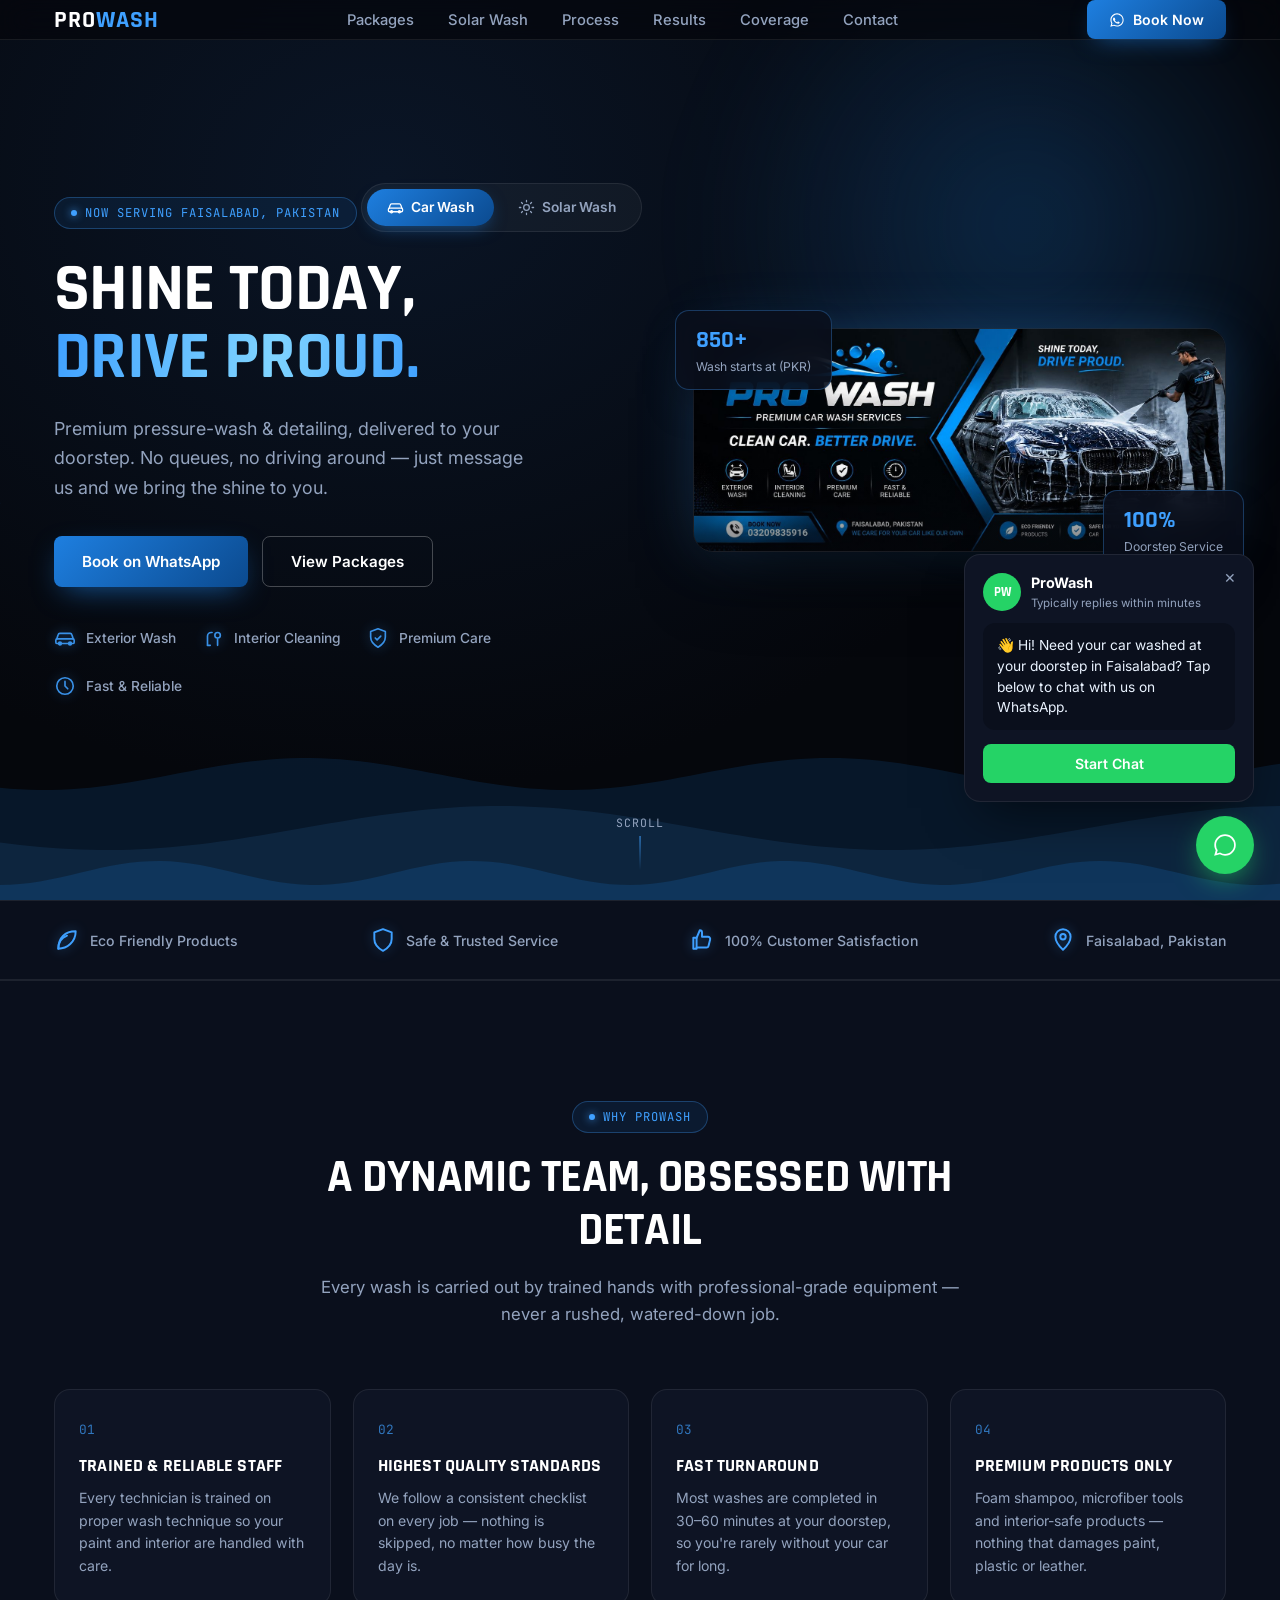
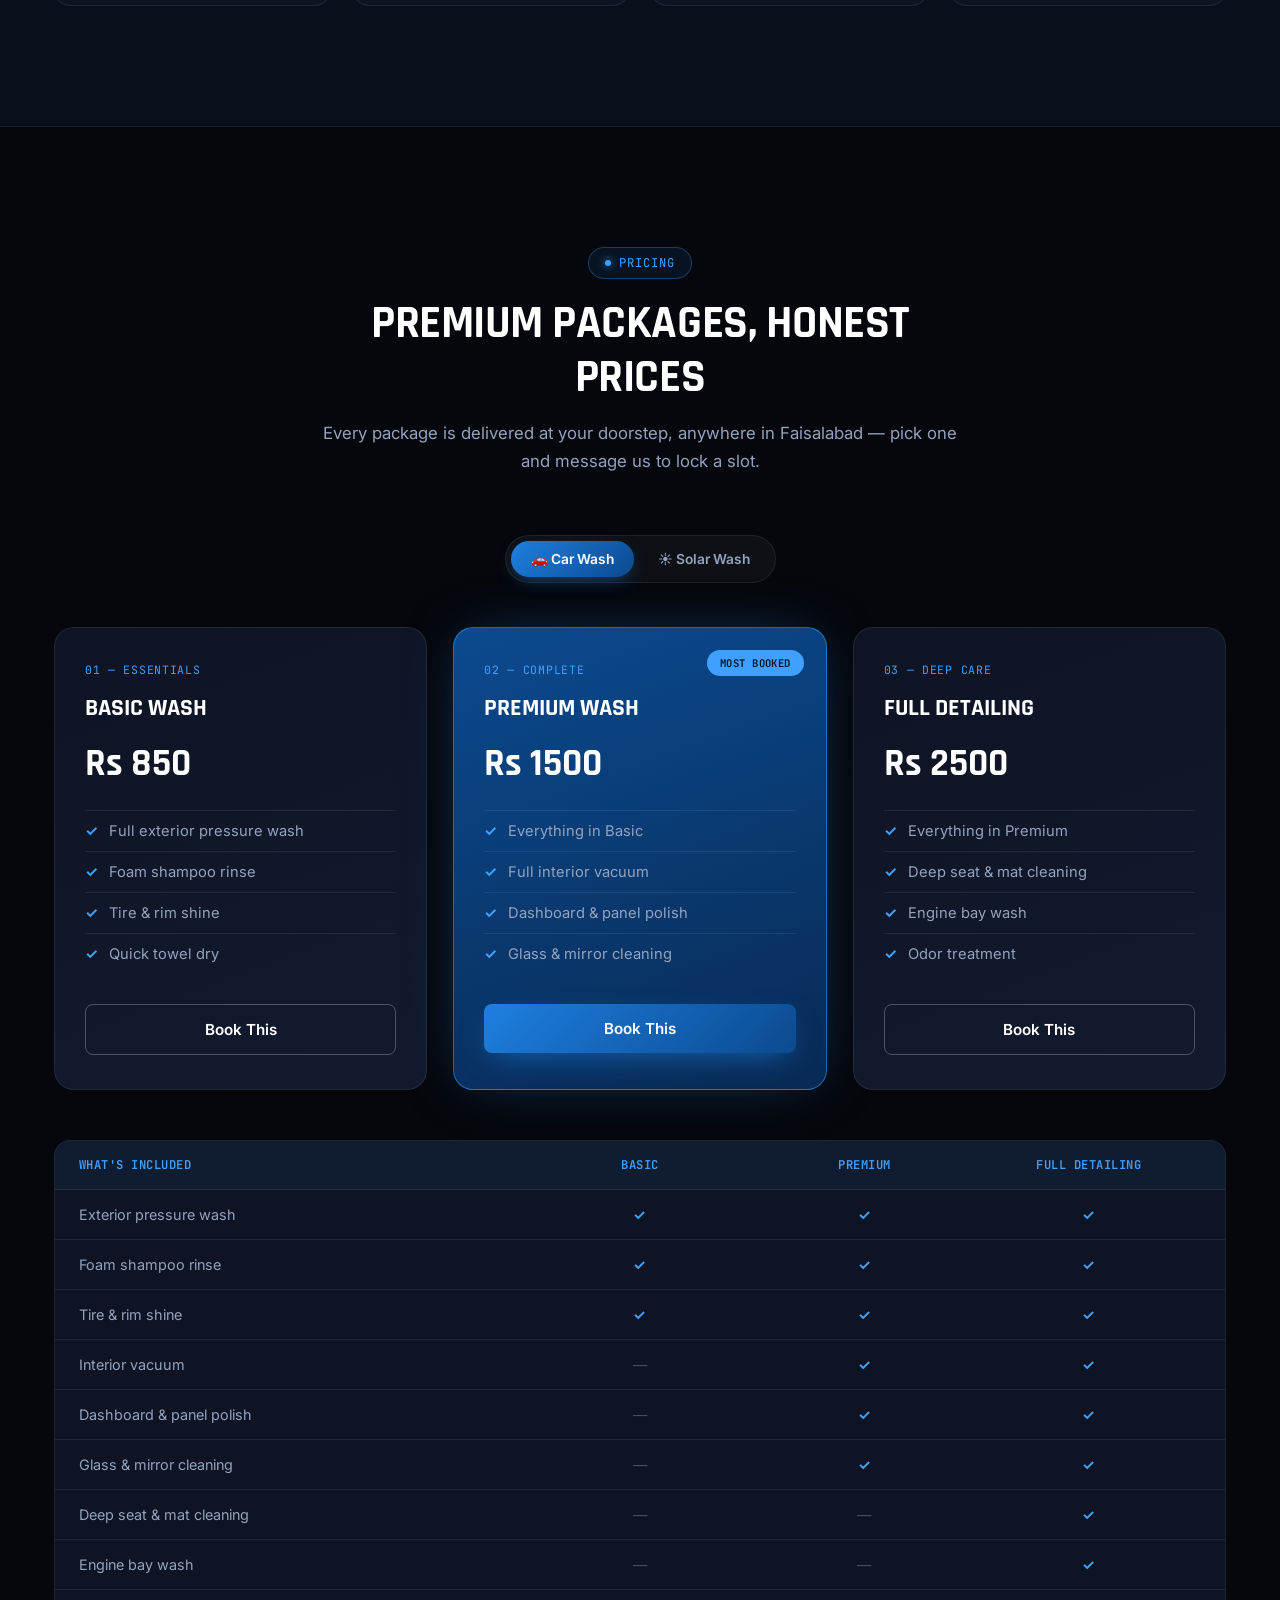
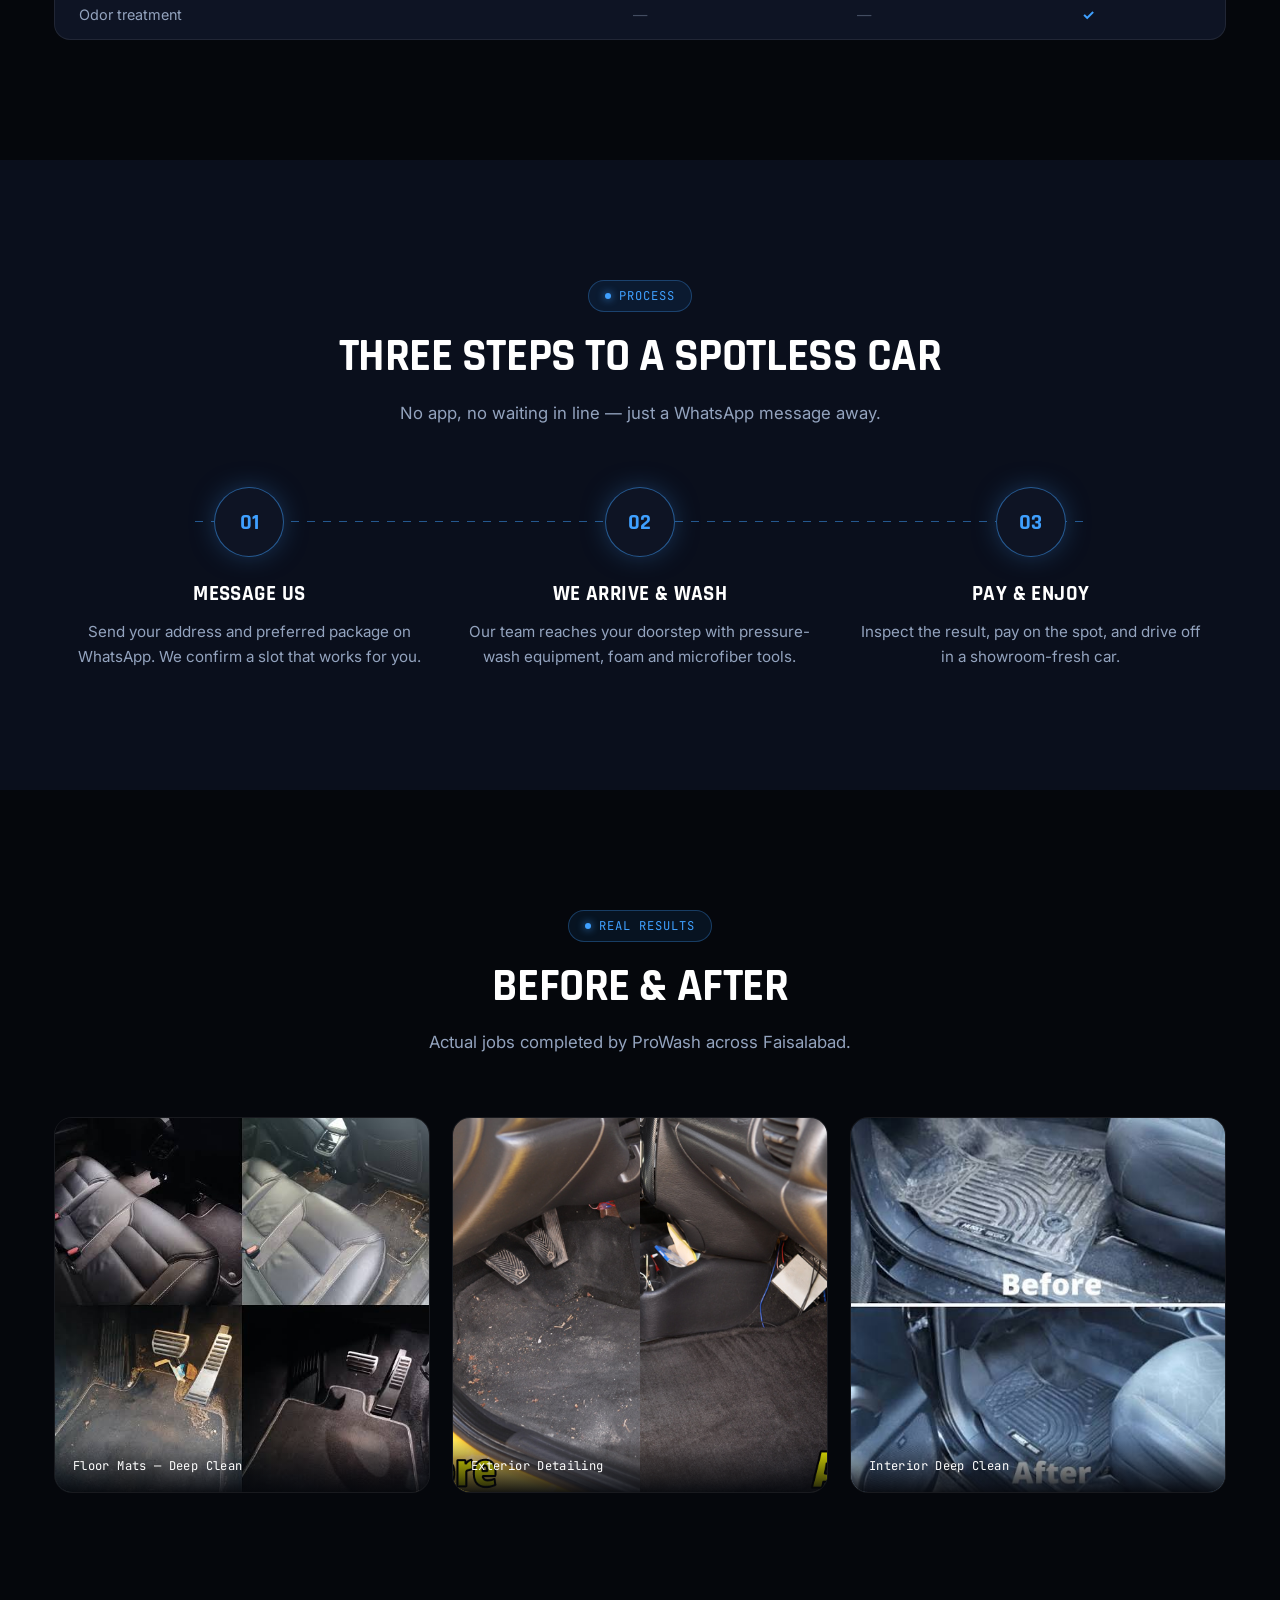
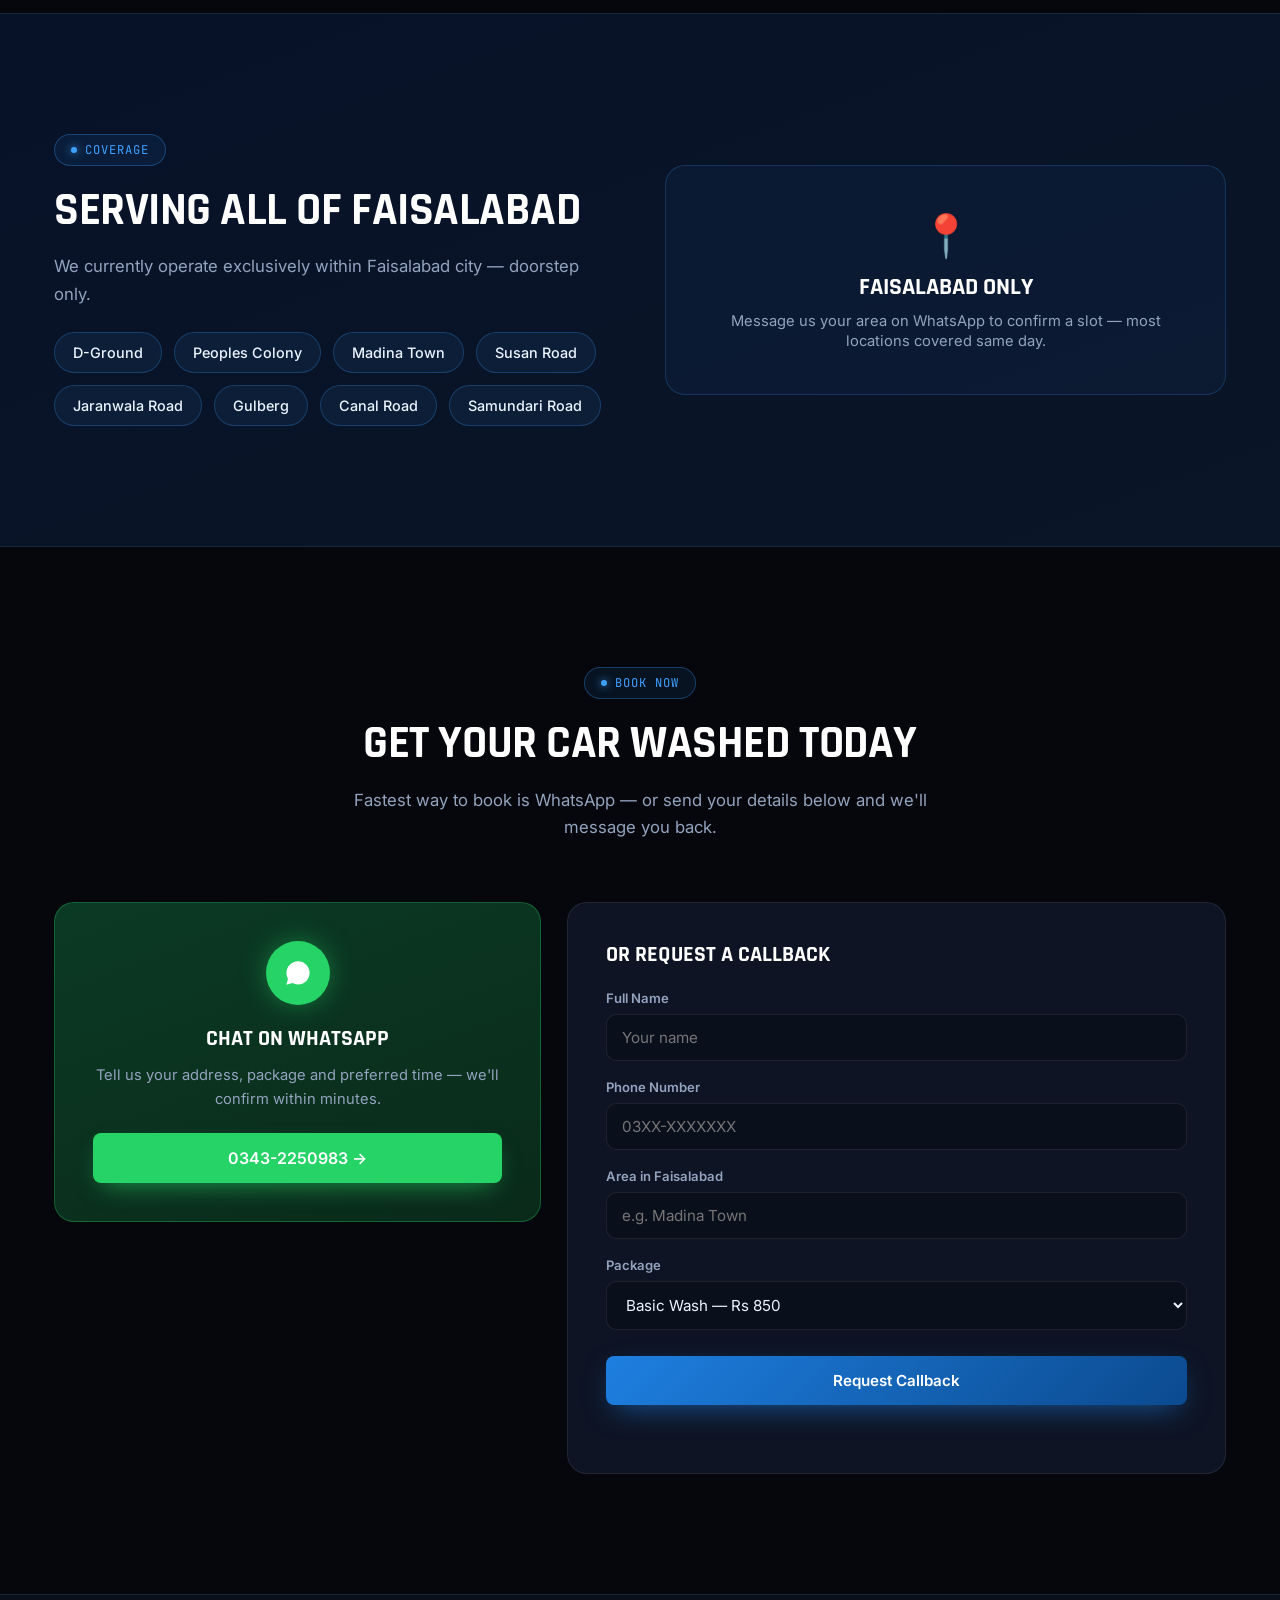
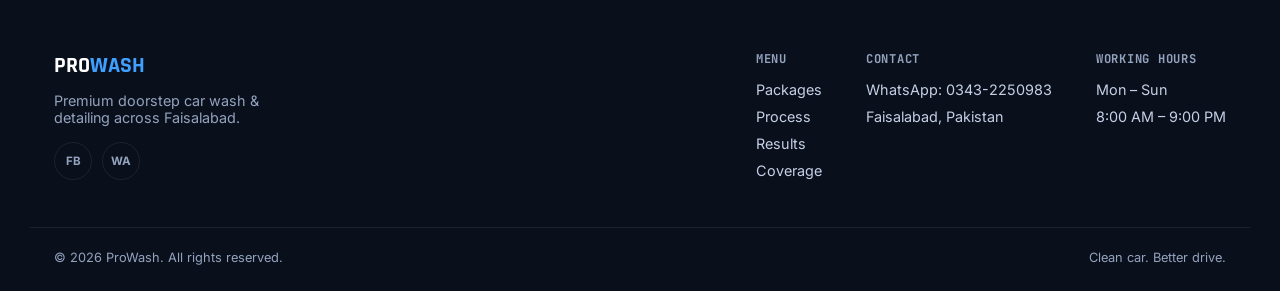
==== commit 18d006ca: "Update index.html" ====
--- a/index.html
+++ b/index.html
@@ -1,6 +1,7 @@
 <!DOCTYPE html>
 <html lang="en">
 <head>
+<meta name="google-site-verification" content="gF8lBAOlfl0VsoTO6EUVV6k2W5vWZkJTa7d1p6q5nsw" /> 
 <meta charset="UTF-8">
 <meta name="viewport" content="width=device-width, initial-scale=1.0">
 <title>ProWash — Premium Doorstep Car Wash | Faisalabad</title>
